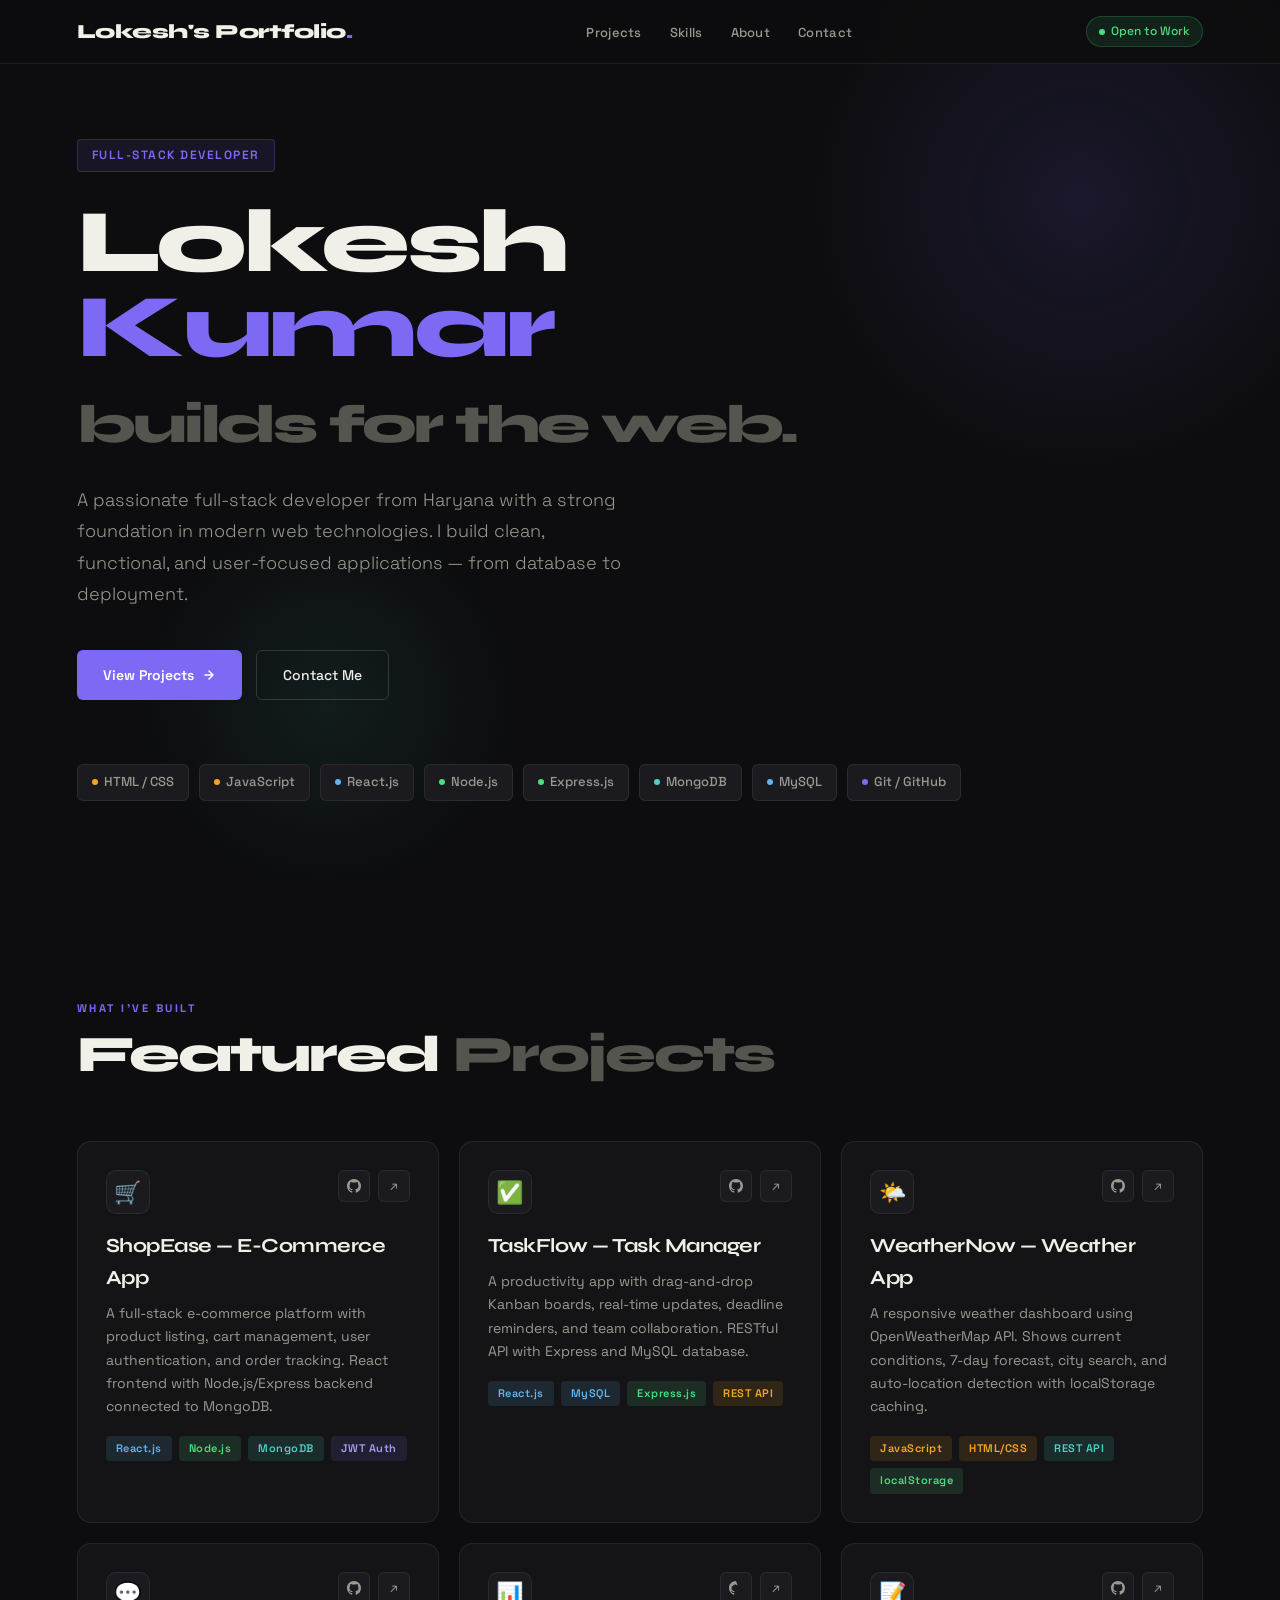
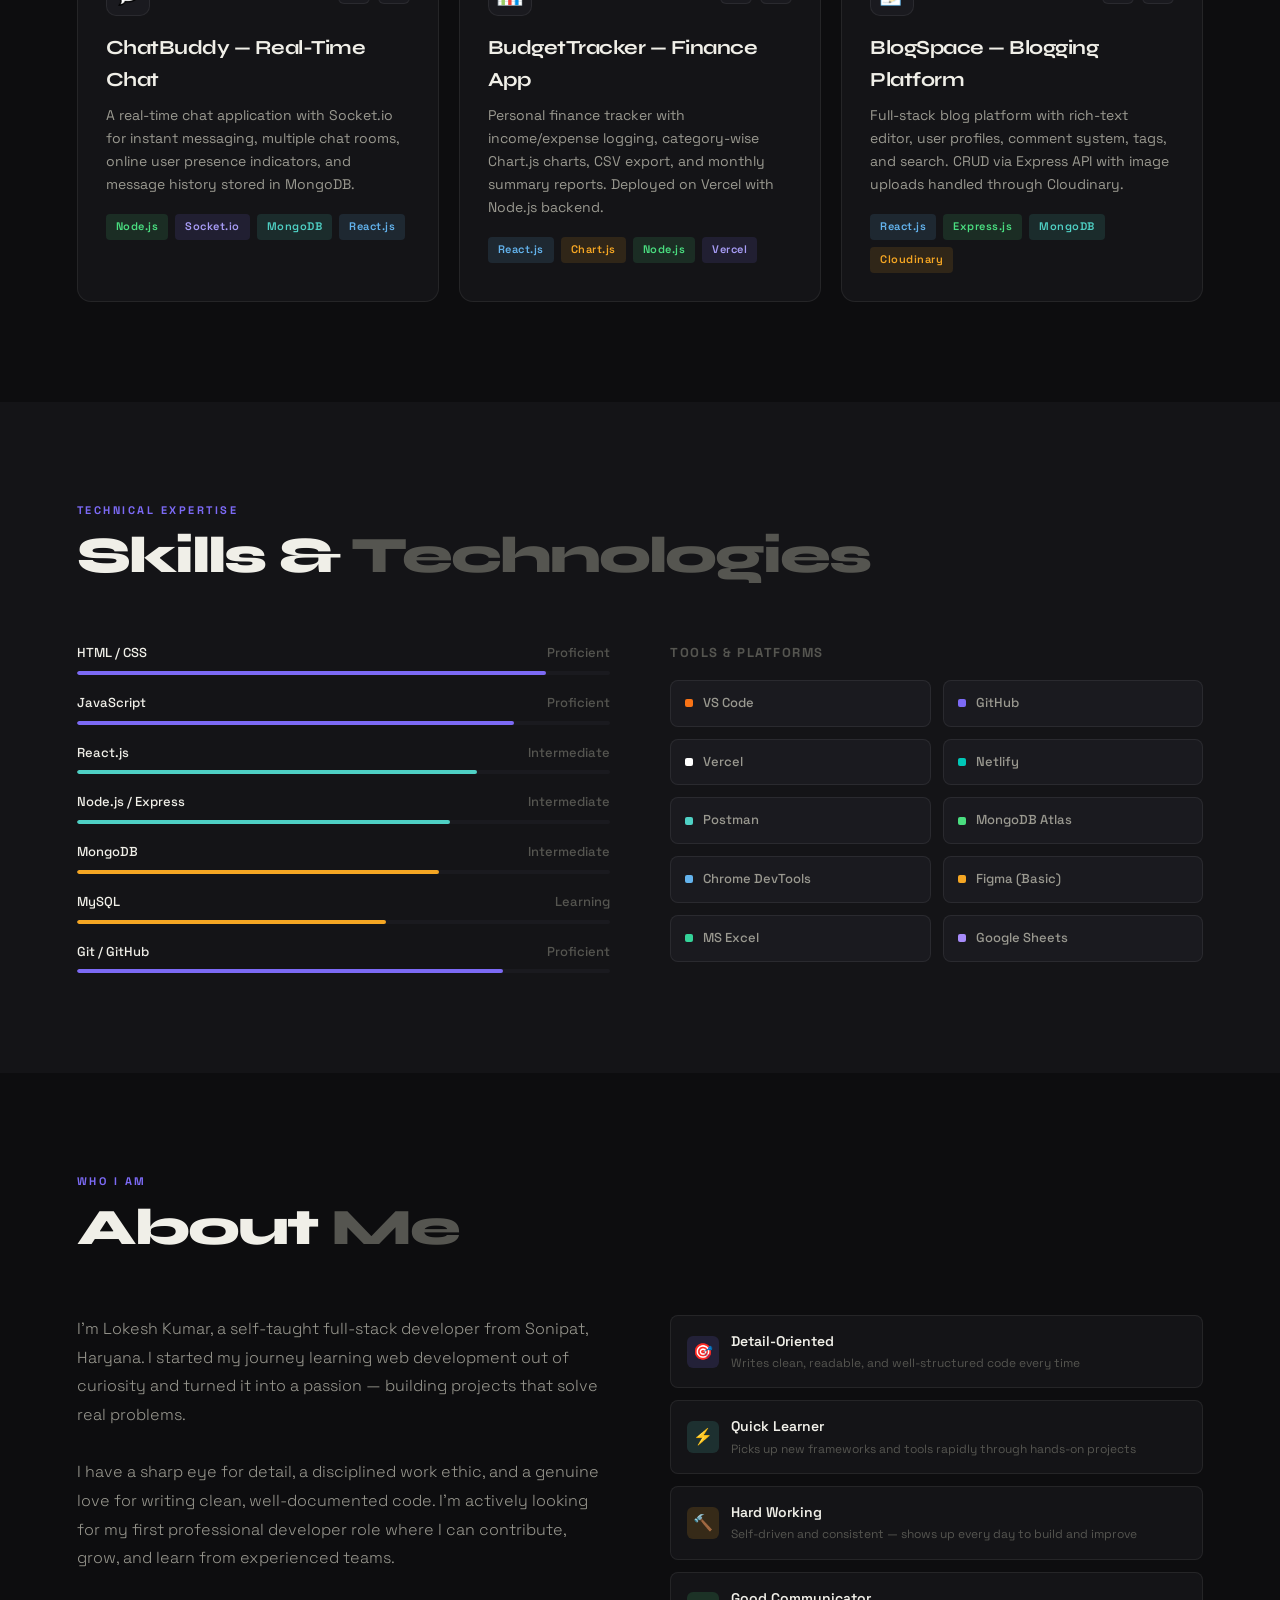
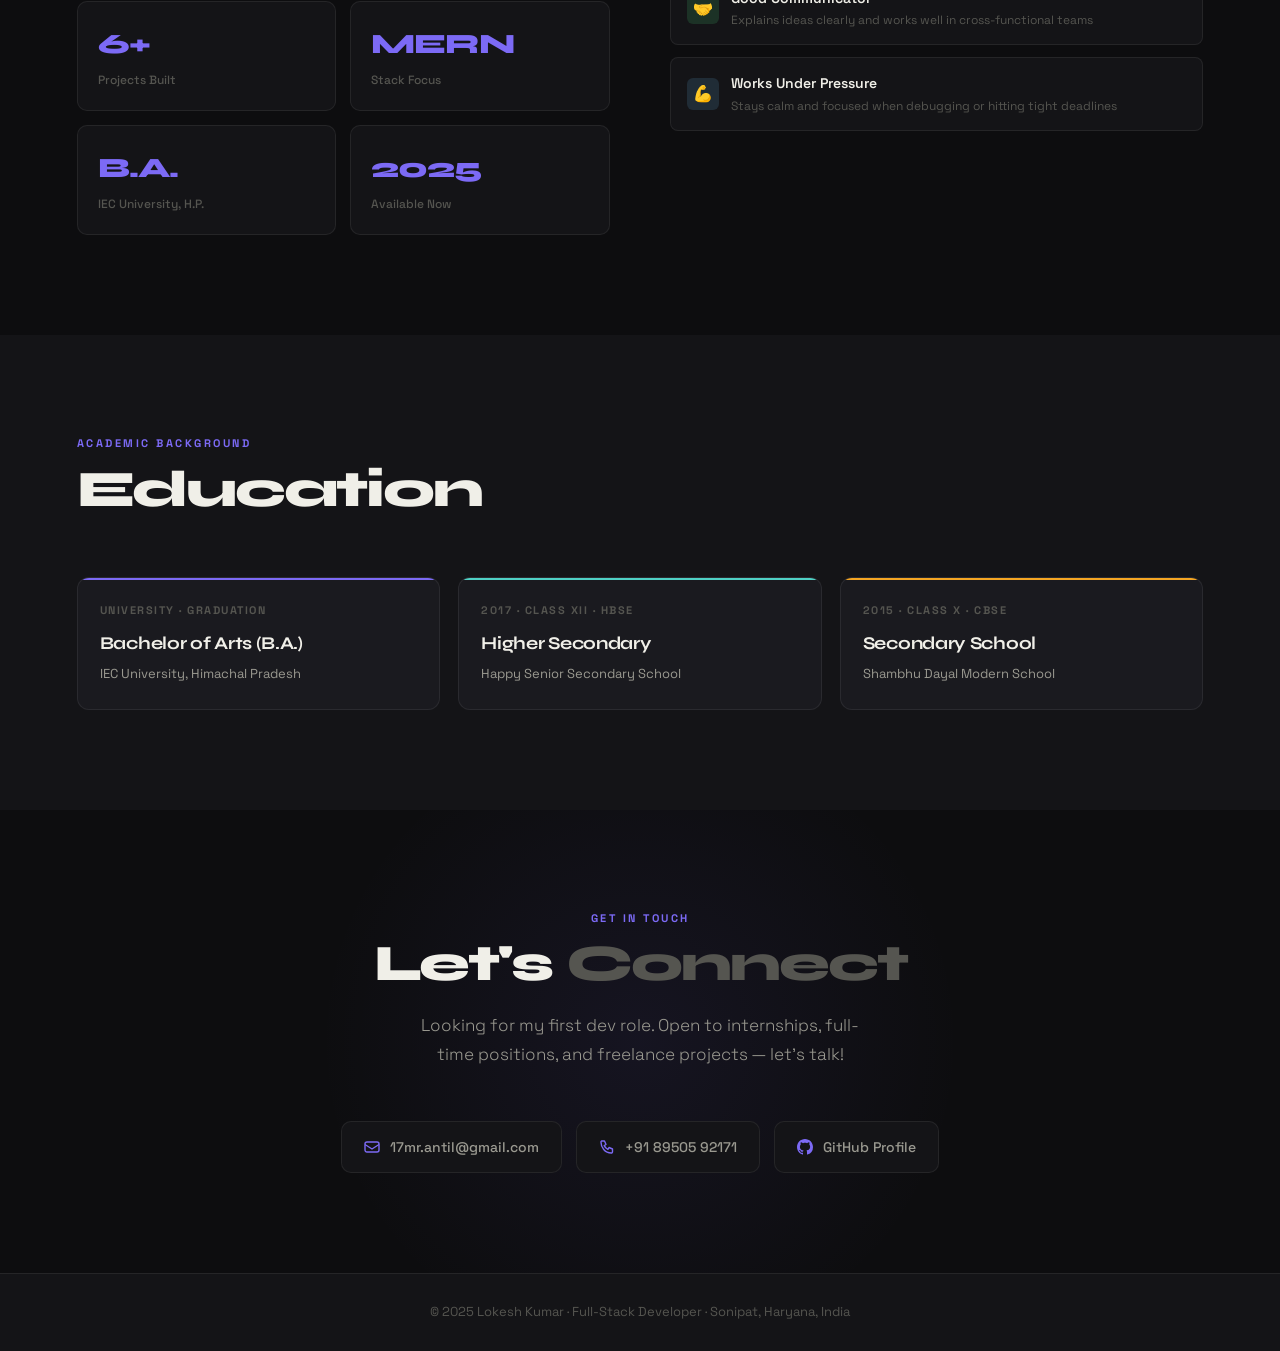
==== index.html @ c50fec38 "Add files via upload" ====
<!DOCTYPE html>
<html lang="en">
<head>
<meta charset="UTF-8">
<meta name="viewport" content="width=device-width, initial-scale=1.0">
<title>Lokesh Kumar — Full-Stack Developer</title>
<link href="https://fonts.googleapis.com/css2?family=Space+Grotesk:wght@300;400;500;600;700&family=Syne:wght@700;800&display=swap" rel="stylesheet">
<style>
:root {
  --bg: #0d0d0f;
  --bg2: #141417;
  --bg3: #1a1a1f;
  --border: rgba(255,255,255,0.07);
  --border-hover: rgba(255,255,255,0.15);
  --text: #f0efe8;
  --text-soft: #9a9990;
  --text-muted: #555550;
  --accent: #7c6af5;
  --accent2: #4fd1c5;
  --accent3: #f5a623;
  --accent-glow: rgba(124,106,245,0.15);
  --green: #4ade80;
}
*, *::before, *::after { box-sizing: border-box; margin: 0; padding: 0; }
html { scroll-behavior: smooth; }
body {
  font-family: 'Space Grotesk', sans-serif;
  background: var(--bg);
  color: var(--text);
  line-height: 1.6;
  overflow-x: hidden;
}

/* NAV */
nav {
  position: fixed; top: 0; left: 0; right: 0; z-index: 100;
  display: flex; align-items: center; justify-content: space-between;
  padding: 0 6%;
  height: 64px;
  background: rgba(13,13,15,0.85);
  backdrop-filter: blur(20px);
  border-bottom: 1px solid var(--border);
}
.nav-logo {
  font-family: 'Syne', sans-serif;
  font-size: 20px; font-weight: 800;
  color: var(--text); text-decoration: none;
  letter-spacing: -0.5px;
}
.nav-logo span { color: var(--accent); }
.nav-links { display: flex; gap: 28px; list-style: none; }
.nav-links a {
  font-size: 13px; font-weight: 500;
  color: var(--text-soft); text-decoration: none;
  letter-spacing: 0.3px; transition: color .2s;
}
.nav-links a:hover { color: var(--text); }
.nav-badge {
  display: flex; align-items: center; gap: 6px;
  background: rgba(74,222,128,0.1);
  border: 1px solid rgba(74,222,128,0.2);
  border-radius: 20px; padding: 5px 12px;
  font-size: 12px; font-weight: 500; color: var(--green);
}
.nav-badge::before {
  content: ''; width: 6px; height: 6px;
  border-radius: 50%; background: var(--green);
  animation: pulse 2s ease-in-out infinite;
}
@keyframes pulse { 0%,100%{opacity:1} 50%{opacity:.4} }

/* HERO */
.hero {
  min-height: 100vh;
  display: flex; flex-direction: column; justify-content: center;
  padding: 100px 6% 60px;
  position: relative; overflow: hidden;
}
.hero-glow {
  position: absolute;
  width: 600px; height: 600px; border-radius: 50%;
  background: radial-gradient(circle, rgba(124,106,245,0.12) 0%, transparent 70%);
  top: -100px; right: -100px; pointer-events: none;
}
.hero-glow2 {
  position: absolute;
  width: 400px; height: 400px; border-radius: 50%;
  background: radial-gradient(circle, rgba(79,209,197,0.08) 0%, transparent 70%);
  bottom: 0; left: 10%; pointer-events: none;
}
.hero-tag {
  display: inline-flex; align-items: center; gap: 8px;
  background: rgba(124,106,245,0.1);
  border: 1px solid rgba(124,106,245,0.25);
  border-radius: 4px; padding: 6px 14px;
  font-size: 12px; font-weight: 600; letter-spacing: 1.5px;
  text-transform: uppercase; color: var(--accent);
  margin-bottom: 28px; width: fit-content;
}
h1 {
  font-family: 'Syne', sans-serif;
  font-size: clamp(54px, 7vw, 96px);
  font-weight: 800; line-height: 0.95;
  letter-spacing: -3px; margin-bottom: 28px;
}
h1 .line2 { color: var(--accent); }
h1 .line3 { color: var(--text-muted); font-size: 60%; }
.hero-desc {
  font-size: 18px; color: var(--text-soft);
  max-width: 560px; line-height: 1.75;
  font-weight: 300; margin-bottom: 40px;
}
.hero-actions { display: flex; gap: 14px; flex-wrap: wrap; margin-bottom: 64px; }
.btn-glow {
  display: inline-flex; align-items: center; gap: 8px;
  background: var(--accent); color: #fff;
  padding: 13px 26px; border-radius: 6px;
  font-size: 14px; font-weight: 600; text-decoration: none;
  transition: all .2s;
}
.btn-glow:hover { transform: translateY(-2px); box-shadow: 0 8px 32px rgba(124,106,245,0.35); }
.btn-outline {
  display: inline-flex; align-items: center; gap: 8px;
  border: 1px solid var(--border-hover); color: var(--text);
  padding: 13px 26px; border-radius: 6px;
  font-size: 14px; font-weight: 500; text-decoration: none;
  transition: all .2s;
}
.btn-outline:hover { border-color: var(--accent); color: var(--accent); transform: translateY(-2px); }
.tech-strip { display: flex; flex-wrap: wrap; gap: 10px; align-items: center; }
.tech-chip {
  display: flex; align-items: center; gap: 6px;
  background: var(--bg3); border: 1px solid var(--border);
  border-radius: 6px; padding: 7px 14px;
  font-size: 13px; font-weight: 500; color: var(--text-soft);
  transition: all .2s;
}
.tech-chip:hover { border-color: var(--accent); color: var(--text); }
.dot { width: 6px; height: 6px; border-radius: 50%; display: inline-block; }
.dot-purple { background: #7c6af5; }
.dot-teal   { background: #4fd1c5; }
.dot-orange { background: #f5a623; }
.dot-blue   { background: #63b3ed; }
.dot-green  { background: #4ade80; }

/* SECTION SHARED */
section { padding: 100px 6%; }
.sec-label {
  font-size: 11px; font-weight: 700; letter-spacing: 2.5px;
  text-transform: uppercase; color: var(--accent);
  margin-bottom: 10px;
}
h2 {
  font-family: 'Syne', sans-serif;
  font-size: clamp(36px, 4vw, 54px);
  font-weight: 800; letter-spacing: -2px;
  line-height: 1.05; margin-bottom: 60px;
  color: var(--text);
}
h2 .dim { color: var(--text-muted); }

/* PROJECTS */
.projects { background: var(--bg); }
.projects-grid {
  display: grid;
  grid-template-columns: repeat(auto-fit, minmax(320px, 1fr));
  gap: 20px;
}
.project-card {
  background: var(--bg2);
  border: 1px solid var(--border);
  border-radius: 14px; padding: 28px;
  position: relative; overflow: hidden;
  transition: border-color .25s, transform .25s;
}
.project-card:hover { border-color: var(--border-hover); transform: translateY(-4px); }
.project-header {
  display: flex; align-items: flex-start;
  justify-content: space-between; margin-bottom: 16px;
}
.project-icon {
  width: 44px; height: 44px; border-radius: 10px;
  display: flex; align-items: center; justify-content: center;
  font-size: 22px;
  background: var(--bg3); border: 1px solid var(--border);
}
.project-links { display: flex; gap: 8px; }
.proj-link {
  width: 32px; height: 32px; border-radius: 6px;
  background: var(--bg3); border: 1px solid var(--border);
  display: flex; align-items: center; justify-content: center;
  text-decoration: none; color: var(--text-soft);
  font-size: 13px; transition: all .2s;
}
.proj-link:hover { border-color: var(--accent); color: var(--accent); }
.project-title {
  font-family: 'Syne', sans-serif;
  font-size: 20px; font-weight: 700;
  letter-spacing: -0.5px; margin-bottom: 8px;
}
.project-desc {
  font-size: 14px; color: var(--text-soft);
  line-height: 1.65; margin-bottom: 18px;
}
.project-tags { display: flex; flex-wrap: wrap; gap: 7px; }
.ptag {
  font-size: 11px; font-weight: 600; letter-spacing: 0.5px;
  padding: 4px 10px; border-radius: 4px;
}
.ptag-purple { background: rgba(124,106,245,0.12); color: #a89df7; }
.ptag-teal   { background: rgba(79,209,197,0.12);  color: #4fd1c5; }
.ptag-orange { background: rgba(245,166,35,0.12);  color: #f5a623; }
.ptag-green  { background: rgba(74,222,128,0.12);  color: #4ade80; }
.ptag-blue   { background: rgba(99,179,237,0.12);  color: #63b3ed; }

/* SKILLS */
.skills-sec { background: var(--bg2); }
.skills-layout {
  display: grid; grid-template-columns: 1fr 1fr;
  gap: 60px; align-items: start;
}
.skill-bar-group { display: flex; flex-direction: column; gap: 18px; }
.skill-bar-meta {
  display: flex; justify-content: space-between;
  font-size: 13px; font-weight: 500; margin-bottom: 7px;
}
.skill-bar-meta span:last-child { color: var(--text-muted); }
.skill-track { height: 4px; background: var(--bg3); border-radius: 2px; overflow: hidden; }
.skill-fill { height: 100%; border-radius: 2px; background: var(--accent); }
.skill-fill.teal  { background: var(--accent2); }
.skill-fill.orange { background: var(--accent3); }
.tools-grid { display: grid; grid-template-columns: 1fr 1fr; gap: 12px; }
.tool-item {
  display: flex; align-items: center; gap: 10px;
  background: var(--bg3); border: 1px solid var(--border);
  border-radius: 8px; padding: 12px 14px;
  font-size: 13px; font-weight: 500; color: var(--text-soft);
  transition: all .2s;
}
.tool-item:hover { border-color: var(--border-hover); color: var(--text); }
.tool-dot { width: 8px; height: 8px; border-radius: 2px; flex-shrink: 0; }

/* ABOUT */
.about { background: var(--bg); }
.about-grid { display: grid; grid-template-columns: 1fr 1fr; gap: 60px; align-items: start; }
.about-desc {
  font-size: 16px; color: var(--text-soft);
  line-height: 1.8; margin-bottom: 28px; font-weight: 300;
}
.about-stats { display: grid; grid-template-columns: 1fr 1fr; gap: 14px; }
.astat {
  background: var(--bg2); border: 1px solid var(--border);
  border-radius: 10px; padding: 20px;
}
.astat .num {
  font-family: 'Syne', sans-serif;
  font-size: 28px; font-weight: 800;
  letter-spacing: -1px; color: var(--accent);
}
.astat .lbl { font-size: 12px; color: var(--text-muted); font-weight: 500; margin-top: 4px; }
.strength-list { display: flex; flex-direction: column; gap: 12px; }
.strength-row {
  display: flex; align-items: center; gap: 12px;
  background: var(--bg2); border: 1px solid var(--border);
  border-radius: 8px; padding: 14px 16px;
  transition: border-color .2s;
}
.strength-row:hover { border-color: var(--border-hover); }
.s-icon {
  width: 32px; height: 32px; border-radius: 6px;
  display: flex; align-items: center; justify-content: center;
  font-size: 16px; flex-shrink: 0;
}
.s-icon.purple { background: rgba(124,106,245,0.15); }
.s-icon.teal   { background: rgba(79,209,197,0.15); }
.s-icon.orange { background: rgba(245,166,35,0.15); }
.s-icon.green  { background: rgba(74,222,128,0.15); }
.s-icon.blue   { background: rgba(99,179,237,0.15); }
.s-name { font-size: 14px; font-weight: 600; margin-bottom: 2px; }
.s-desc { font-size: 12px; color: var(--text-muted); }

/* EDUCATION */
.education { background: var(--bg2); }
.edu-grid { display: grid; grid-template-columns: repeat(auto-fit, minmax(250px, 1fr)); gap: 18px; }
.edu-card {
  background: var(--bg3); border: 1px solid var(--border);
  border-radius: 12px; padding: 24px 22px;
  position: relative; overflow: hidden;
  transition: border-color .2s, transform .2s;
}
.edu-card:hover { border-color: var(--border-hover); transform: translateY(-3px); }
.edu-stripe { position: absolute; top: 0; left: 0; right: 0; height: 2px; }
.stripe-purple { background: var(--accent); }
.stripe-teal   { background: var(--accent2); }
.stripe-orange { background: var(--accent3); }
.edu-year {
  font-size: 11px; font-weight: 700; letter-spacing: 1.5px;
  text-transform: uppercase; color: var(--text-muted); margin-bottom: 10px;
}
.edu-degree {
  font-family: 'Syne', sans-serif;
  font-size: 18px; font-weight: 700; letter-spacing: -0.3px;
  margin-bottom: 6px; color: var(--text);
}
.edu-inst { font-size: 13px; color: var(--text-soft); }

/* CONTACT */
.contact { background: var(--bg); text-align: center; position: relative; overflow: hidden; }
.contact-glow {
  position: absolute; width: 700px; height: 700px; border-radius: 50%;
  background: radial-gradient(circle, rgba(124,106,245,0.08) 0%, transparent 65%);
  top: 50%; left: 50%; transform: translate(-50%, -50%);
  pointer-events: none;
}
.contact h2 { position: relative; }
.contact-sub {
  font-size: 17px; color: var(--text-soft);
  max-width: 460px; margin: -40px auto 52px;
  line-height: 1.7; font-weight: 300; position: relative;
}
.contact-cards {
  display: flex; justify-content: center;
  gap: 14px; flex-wrap: wrap; position: relative;
}
.ccard {
  display: flex; align-items: center; gap: 10px;
  background: var(--bg2); border: 1px solid var(--border);
  border-radius: 10px; padding: 14px 22px;
  font-size: 14px; font-weight: 500;
  text-decoration: none; color: var(--text-soft);
  transition: all .2s;
}
.ccard:hover { border-color: var(--accent); color: var(--text); transform: translateY(-2px); }
.ccard svg { width: 16px; height: 16px; flex-shrink: 0; color: var(--accent); }

/* FOOTER */
footer {
  background: var(--bg2); border-top: 1px solid var(--border);
  padding: 28px 6%; text-align: center;
  font-size: 13px; color: var(--text-muted);
}

/* ANIMATIONS */
@keyframes fadeUp { from { opacity:0; transform:translateY(20px); } to { opacity:1; transform:translateY(0); } }
.hero > * { animation: fadeUp .6s ease both; }
.hero > *:nth-child(2) { animation-delay:.05s; }
.hero > *:nth-child(3) { animation-delay:.15s; }
.hero > *:nth-child(4) { animation-delay:.2s; }
.hero > *:nth-child(5) { animation-delay:.28s; }
.hero > *:nth-child(6) { animation-delay:.35s; }

@media (max-width: 768px) {
  .skills-layout, .about-grid { grid-template-columns: 1fr; gap: 36px; }
  .nav-links, .nav-badge { display: none; }
  h1 { letter-spacing: -2px; }
}
</style>
</head>
<body>

<nav>
  <a class="nav-logo" href="#">Lokesh's Portfolio<span>.</span></a>
  <ul class="nav-links">
    <li><a href="#projects">Projects</a></li>
    <li><a href="#skills">Skills</a></li>
    <li><a href="#about">About</a></li>
    <li><a href="#contact">Contact</a></li>
  </ul>
  <span class="nav-badge">Open to Work</span>
</nav>

<!-- HERO -->
<section class="hero">
  <div class="hero-glow"></div>
  <div class="hero-glow2"></div>
  <span class="hero-tag">Full-Stack Developer</span>
  <h1>
    <span>Lokesh</span><br>
    <span class="line2">Kumar</span><br>
    <span class="line3">builds for the web.</span>
  </h1>
  <p class="hero-desc">
    A passionate full-stack developer from Haryana with a strong foundation in modern web technologies. I build clean, functional, and user-focused applications — from database to deployment.
  </p>
  <div class="hero-actions">
    <a href="#projects" class="btn-glow">
      View Projects
      <svg width="14" height="14" viewBox="0 0 14 14" fill="none"><path d="M3 7h8M7 3l4 4-4 4" stroke="currentColor" stroke-width="1.5" stroke-linecap="round" stroke-linejoin="round"/></svg>
    </a>
    <a href="#contact" class="btn-outline">Contact Me</a>
  </div>
  <div class="tech-strip">
    <div class="tech-chip"><span class="dot dot-orange"></span>HTML / CSS</div>
    <div class="tech-chip"><span class="dot dot-orange"></span>JavaScript</div>
    <div class="tech-chip"><span class="dot dot-blue"></span>React.js</div>
    <div class="tech-chip"><span class="dot dot-green"></span>Node.js</div>
    <div class="tech-chip"><span class="dot dot-green"></span>Express.js</div>
    <div class="tech-chip"><span class="dot dot-teal"></span>MongoDB</div>
    <div class="tech-chip"><span class="dot dot-blue"></span>MySQL</div>
    <div class="tech-chip"><span class="dot dot-purple"></span>Git / GitHub</div>
  </div>
</section>

<!-- PROJECTS -->
<section class="projects" id="projects">
  <div class="sec-label">What I've Built</div>
  <h2>Featured <span class="dim">Projects</span></h2>
  <div class="projects-grid">

    <div class="project-card">
      <div class="project-header">
        <div class="project-icon">🛒</div>
        <div class="project-links">
          <a href="#" class="proj-link">
            <svg width="14" height="14" viewBox="0 0 16 16" fill="currentColor"><path d="M8 0C3.58 0 0 3.58 0 8c0 3.54 2.29 6.53 5.47 7.59.4.07.55-.17.55-.38 0-.19-.01-.82-.01-1.49-2.01.37-2.53-.49-2.69-.94-.09-.23-.48-.94-.82-1.13-.28-.15-.68-.52-.01-.53.63-.01 1.08.58 1.23.82.72 1.21 1.87.87 2.33.66.07-.52.28-.87.51-1.07-1.78-.2-3.64-.89-3.64-3.95 0-.87.31-1.59.82-2.15-.08-.2-.36-1.02.08-2.12 0 0 .67-.21 2.2.82.64-.18 1.32-.27 2-.27.68 0 1.36.09 2 .27 1.53-1.04 2.2-.82 2.2-.82.44 1.1.16 1.92.08 2.12.51.56.82 1.27.82 2.15 0 3.07-1.87 3.75-3.65 3.95.29.25.54.73.54 1.48 0 1.07-.01 1.93-.01 2.2 0 .21.15.46.55.38A8.013 8.013 0 0016 8c0-4.42-3.58-8-8-8z"/></svg>
          </a>
          <a href="#" class="proj-link">↗</a>
        </div>
      </div>
      <div class="project-title">ShopEase — E-Commerce App</div>
      <div class="project-desc">A full-stack e-commerce platform with product listing, cart management, user authentication, and order tracking. React frontend with Node.js/Express backend connected to MongoDB.</div>
      <div class="project-tags">
        <span class="ptag ptag-blue">React.js</span>
        <span class="ptag ptag-green">Node.js</span>
        <span class="ptag ptag-teal">MongoDB</span>
        <span class="ptag ptag-purple">JWT Auth</span>
      </div>
    </div>

    <div class="project-card">
      <div class="project-header">
        <div class="project-icon">✅</div>
        <div class="project-links">
          <a href="#" class="proj-link">
            <svg width="14" height="14" viewBox="0 0 16 16" fill="currentColor"><path d="M8 0C3.58 0 0 3.58 0 8c0 3.54 2.29 6.53 5.47 7.59.4.07.55-.17.55-.38 0-.19-.01-.82-.01-1.49-2.01.37-2.53-.49-2.69-.94-.09-.23-.48-.94-.82-1.13-.28-.15-.68-.52-.01-.53.63-.01 1.08.58 1.23.82.72 1.21 1.87.87 2.33.66.07-.52.28-.87.51-1.07-1.78-.2-3.64-.89-3.64-3.95 0-.87.31-1.59.82-2.15-.08-.2-.36-1.02.08-2.12 0 0 .67-.21 2.2.82.64-.18 1.32-.27 2-.27.68 0 1.36.09 2 .27 1.53-1.04 2.2-.82 2.2-.82.44 1.1.16 1.92.08 2.12.51.56.82 1.27.82 2.15 0 3.07-1.87 3.75-3.65 3.95.29.25.54.73.54 1.48 0 1.07-.01 1.93-.01 2.2 0 .21.15.46.55.38A8.013 8.013 0 0016 8c0-4.42-3.58-8-8-8z"/></svg>
          </a>
          <a href="#" class="proj-link">↗</a>
        </div>
      </div>
      <div class="project-title">TaskFlow — Task Manager</div>
      <div class="project-desc">A productivity app with drag-and-drop Kanban boards, real-time updates, deadline reminders, and team collaboration. RESTful API with Express and MySQL database.</div>
      <div class="project-tags">
        <span class="ptag ptag-blue">React.js</span>
        <span class="ptag ptag-blue">MySQL</span>
        <span class="ptag ptag-green">Express.js</span>
        <span class="ptag ptag-orange">REST API</span>
      </div>
    </div>

    <div class="project-card">
      <div class="project-header">
        <div class="project-icon">🌤️</div>
        <div class="project-links">
          <a href="#" class="proj-link">
            <svg width="14" height="14" viewBox="0 0 16 16" fill="currentColor"><path d="M8 0C3.58 0 0 3.58 0 8c0 3.54 2.29 6.53 5.47 7.59.4.07.55-.17.55-.38 0-.19-.01-.82-.01-1.49-2.01.37-2.53-.49-2.69-.94-.09-.23-.48-.94-.82-1.13-.28-.15-.68-.52-.01-.53.63-.01 1.08.58 1.23.82.72 1.21 1.87.87 2.33.66.07-.52.28-.87.51-1.07-1.78-.2-3.64-.89-3.64-3.95 0-.87.31-1.59.82-2.15-.08-.2-.36-1.02.08-2.12 0 0 .67-.21 2.2.82.64-.18 1.32-.27 2-.27.68 0 1.36.09 2 .27 1.53-1.04 2.2-.82 2.2-.82.44 1.1.16 1.92.08 2.12.51.56.82 1.27.82 2.15 0 3.07-1.87 3.75-3.65 3.95.29.25.54.73.54 1.48 0 1.07-.01 1.93-.01 2.2 0 .21.15.46.55.38A8.013 8.013 0 0016 8c0-4.42-3.58-8-8-8z"/></svg>
          </a>
          <a href="#" class="proj-link">↗</a>
        </div>
      </div>
      <div class="project-title">WeatherNow — Weather App</div>
      <div class="project-desc">A responsive weather dashboard using OpenWeatherMap API. Shows current conditions, 7-day forecast, city search, and auto-location detection with localStorage caching.</div>
      <div class="project-tags">
        <span class="ptag ptag-orange">JavaScript</span>
        <span class="ptag ptag-orange">HTML/CSS</span>
        <span class="ptag ptag-teal">REST API</span>
        <span class="ptag ptag-green">localStorage</span>
      </div>
    </div>

    <div class="project-card">
      <div class="project-header">
        <div class="project-icon">💬</div>
        <div class="project-links">
          <a href="#" class="proj-link">
            <svg width="14" height="14" viewBox="0 0 16 16" fill="currentColor"><path d="M8 0C3.58 0 0 3.58 0 8c0 3.54 2.29 6.53 5.47 7.59.4.07.55-.17.55-.38 0-.19-.01-.82-.01-1.49-2.01.37-2.53-.49-2.69-.94-.09-.23-.48-.94-.82-1.13-.28-.15-.68-.52-.01-.53.63-.01 1.08.58 1.23.82.72 1.21 1.87.87 2.33.66.07-.52.28-.87.51-1.07-1.78-.2-3.64-.89-3.64-3.95 0-.87.31-1.59.82-2.15-.08-.2-.36-1.02.08-2.12 0 0 .67-.21 2.2.82.64-.18 1.32-.27 2-.27.68 0 1.36.09 2 .27 1.53-1.04 2.2-.82 2.2-.82.44 1.1.16 1.92.08 2.12.51.56.82 1.27.82 2.15 0 3.07-1.87 3.75-3.65 3.95.29.25.54.73.54 1.48 0 1.07-.01 1.93-.01 2.2 0 .21.15.46.55.38A8.013 8.013 0 0016 8c0-4.42-3.58-8-8-8z"/></svg>
          </a>
          <a href="#" class="proj-link">↗</a>
        </div>
      </div>
      <div class="project-title">ChatBuddy — Real-Time Chat</div>
      <div class="project-desc">A real-time chat application with Socket.io for instant messaging, multiple chat rooms, online user presence indicators, and message history stored in MongoDB.</div>
      <div class="project-tags">
        <span class="ptag ptag-green">Node.js</span>
        <span class="ptag ptag-purple">Socket.io</span>
        <span class="ptag ptag-teal">MongoDB</span>
        <span class="ptag ptag-blue">React.js</span>
      </div>
    </div>

    <div class="project-card">
      <div class="project-header">
        <div class="project-icon">📊</div>
        <div class="project-links">
          <a href="#" class="proj-link">
            <svg width="14" height="14" viewBox="0 0 16 16" fill="currentColor"><path d="M8 0C3.58 0 0 3.58 0 8c0 3.54 2.29 6.53 5.47 7.59.4.07.55-.17.55-.38 0-.19-.01-.82-.01-1.49-2.01.37-2.53-.49-2.69-.94-.09-.23-.48-.94-.82-1.13-.28-.15-.68-.52-.01-.53.63-.01 1.08.58 1.23.82.72 1.21 1.87.87 2.33.66.07-.52.28-.87.51-1.07-1.78-.2-3.64-.89-3.64-3.95 0-.87.31-1.87 3.75-3.65 3.95.29.25.54.73.54 1.48 0 1.07-.01 1.93-.01 2.2 0 .21.15.46.55.38A8.013 8.013 0 0016 8c0-4.42-3.58-8-8-8z"/></svg>
          </a>
          <a href="#" class="proj-link">↗</a>
        </div>
      </div>
      <div class="project-title">BudgetTracker — Finance App</div>
      <div class="project-desc">Personal finance tracker with income/expense logging, category-wise Chart.js charts, CSV export, and monthly summary reports. Deployed on Vercel with Node.js backend.</div>
      <div class="project-tags">
        <span class="ptag ptag-blue">React.js</span>
        <span class="ptag ptag-orange">Chart.js</span>
        <span class="ptag ptag-green">Node.js</span>
        <span class="ptag ptag-purple">Vercel</span>
      </div>
    </div>

    <div class="project-card">
      <div class="project-header">
        <div class="project-icon">📝</div>
        <div class="project-links">
          <a href="#" class="proj-link">
            <svg width="14" height="14" viewBox="0 0 16 16" fill="currentColor"><path d="M8 0C3.58 0 0 3.58 0 8c0 3.54 2.29 6.53 5.47 7.59.4.07.55-.17.55-.38 0-.19-.01-.82-.01-1.49-2.01.37-2.53-.49-2.69-.94-.09-.23-.48-.94-.82-1.13-.28-.15-.68-.52-.01-.53.63-.01 1.08.58 1.23.82.72 1.21 1.87.87 2.33.66.07-.52.28-.87.51-1.07-1.78-.2-3.64-.89-3.64-3.95 0-.87.31-1.59.82-2.15-.08-.2-.36-1.02.08-2.12 0 0 .67-.21 2.2.82.64-.18 1.32-.27 2-.27.68 0 1.36.09 2 .27 1.53-1.04 2.2-.82 2.2-.82.44 1.1.16 1.92.08 2.12.51.56.82 1.27.82 2.15 0 3.07-1.87 3.75-3.65 3.95.29.25.54.73.54 1.48 0 1.07-.01 1.93-.01 2.2 0 .21.15.46.55.38A8.013 8.013 0 0016 8c0-4.42-3.58-8-8-8z"/></svg>
          </a>
          <a href="#" class="proj-link">↗</a>
        </div>
      </div>
      <div class="project-title">BlogSpace — Blogging Platform</div>
      <div class="project-desc">Full-stack blog platform with rich-text editor, user profiles, comment system, tags, and search. CRUD via Express API with image uploads handled through Cloudinary.</div>
      <div class="project-tags">
        <span class="ptag ptag-blue">React.js</span>
        <span class="ptag ptag-green">Express.js</span>
        <span class="ptag ptag-teal">MongoDB</span>
        <span class="ptag ptag-orange">Cloudinary</span>
      </div>
    </div>

  </div>
</section>

<!-- SKILLS -->
<section class="skills-sec" id="skills">
  <div class="sec-label">Technical Expertise</div>
  <h2>Skills &amp; <span class="dim">Technologies</span></h2>
  <div class="skills-layout">
    <div>
      <div class="skill-bar-group">
        <div>
          <div class="skill-bar-meta"><span>HTML / CSS</span><span>Proficient</span></div>
          <div class="skill-track"><div class="skill-fill" style="width:88%"></div></div>
        </div>
        <div>
          <div class="skill-bar-meta"><span>JavaScript</span><span>Proficient</span></div>
          <div class="skill-track"><div class="skill-fill" style="width:82%"></div></div>
        </div>
        <div>
          <div class="skill-bar-meta"><span>React.js</span><span>Intermediate</span></div>
          <div class="skill-track"><div class="skill-fill teal" style="width:75%"></div></div>
        </div>
        <div>
          <div class="skill-bar-meta"><span>Node.js / Express</span><span>Intermediate</span></div>
          <div class="skill-track"><div class="skill-fill teal" style="width:70%"></div></div>
        </div>
        <div>
          <div class="skill-bar-meta"><span>MongoDB</span><span>Intermediate</span></div>
          <div class="skill-track"><div class="skill-fill orange" style="width:68%"></div></div>
        </div>
        <div>
          <div class="skill-bar-meta"><span>MySQL</span><span>Learning</span></div>
          <div class="skill-track"><div class="skill-fill orange" style="width:58%"></div></div>
        </div>
        <div>
          <div class="skill-bar-meta"><span>Git / GitHub</span><span>Proficient</span></div>
          <div class="skill-track"><div class="skill-fill" style="width:80%"></div></div>
        </div>
      </div>
    </div>
    <div>
      <p style="font-size:13px;color:var(--text-muted);font-weight:700;letter-spacing:1.5px;text-transform:uppercase;margin-bottom:16px;">Tools &amp; Platforms</p>
      <div class="tools-grid">
        <div class="tool-item"><span class="tool-dot" style="background:#f97316"></span>VS Code</div>
        <div class="tool-item"><span class="tool-dot" style="background:#7c6af5"></span>GitHub</div>
        <div class="tool-item"><span class="tool-dot" style="background:#fff"></span>Vercel</div>
        <div class="tool-item"><span class="tool-dot" style="background:#00c7b7"></span>Netlify</div>
        <div class="tool-item"><span class="tool-dot" style="background:#4fd1c5"></span>Postman</div>
        <div class="tool-item"><span class="tool-dot" style="background:#4ade80"></span>MongoDB Atlas</div>
        <div class="tool-item"><span class="tool-dot" style="background:#63b3ed"></span>Chrome DevTools</div>
        <div class="tool-item"><span class="tool-dot" style="background:#f5a623"></span>Figma (Basic)</div>
        <div class="tool-item"><span class="tool-dot" style="background:#34d399"></span>MS Excel</div>
        <div class="tool-item"><span class="tool-dot" style="background:#a78bfa"></span>Google Sheets</div>
      </div>
    </div>
  </div>
</section>

<!-- ABOUT -->
<section class="about" id="about">
  <div class="sec-label">Who I Am</div>
  <h2>About <span class="dim">Me</span></h2>
  <div class="about-grid">
    <div>
      <p class="about-desc">
        I'm Lokesh Kumar, a self-taught full-stack developer from Sonipat, Haryana. I started my journey learning web development out of curiosity and turned it into a passion — building projects that solve real problems.
      </p>
      <p class="about-desc">
        I have a sharp eye for detail, a disciplined work ethic, and a genuine love for writing clean, well-documented code. I'm actively looking for my first professional developer role where I can contribute, grow, and learn from experienced teams.
      </p>
      <div class="about-stats">
        <div class="astat"><div class="num">6+</div><div class="lbl">Projects Built</div></div>
        <div class="astat"><div class="num">MERN</div><div class="lbl">Stack Focus</div></div>
        <div class="astat"><div class="num">B.A.</div><div class="lbl">IEC University, H.P.</div></div>
        <div class="astat"><div class="num">2025</div><div class="lbl">Available Now</div></div>
      </div>
    </div>
    <div>
      <div class="strength-list">
        <div class="strength-row">
          <div class="s-icon purple">🎯</div>
          <div>
            <div class="s-name">Detail-Oriented</div>
            <div class="s-desc">Writes clean, readable, and well-structured code every time</div>
          </div>
        </div>
        <div class="strength-row">
          <div class="s-icon teal">⚡</div>
          <div>
            <div class="s-name">Quick Learner</div>
            <div class="s-desc">Picks up new frameworks and tools rapidly through hands-on projects</div>
          </div>
        </div>
        <div class="strength-row">
          <div class="s-icon orange">🔨</div>
          <div>
            <div class="s-name">Hard Working</div>
            <div class="s-desc">Self-driven and consistent — shows up every day to build and improve</div>
          </div>
        </div>
        <div class="strength-row">
          <div class="s-icon green">🤝</div>
          <div>
            <div class="s-name">Good Communicator</div>
            <div class="s-desc">Explains ideas clearly and works well in cross-functional teams</div>
          </div>
        </div>
        <div class="strength-row">
          <div class="s-icon blue">💪</div>
          <div>
            <div class="s-name">Works Under Pressure</div>
            <div class="s-desc">Stays calm and focused when debugging or hitting tight deadlines</div>
          </div>
        </div>
      </div>
    </div>
  </div>
</section>

<!-- EDUCATION -->
<section class="education" id="education">
  <div class="sec-label">Academic Background</div>
  <h2>Education</h2>
  <div class="edu-grid">
    <div class="edu-card">
      <div class="edu-stripe stripe-purple"></div>
      <div class="edu-year">University · Graduation</div>
      <div class="edu-degree">Bachelor of Arts (B.A.)</div>
      <div class="edu-inst">IEC University, Himachal Pradesh</div>
    </div>
    <div class="edu-card">
      <div class="edu-stripe stripe-teal"></div>
      <div class="edu-year">2017 · Class XII · HBSE</div>
      <div class="edu-degree">Higher Secondary</div>
      <div class="edu-inst">Happy Senior Secondary School</div>
    </div>
    <div class="edu-card">
      <div class="edu-stripe stripe-orange"></div>
      <div class="edu-year">2015 · Class X · CBSE</div>
      <div class="edu-degree">Secondary School</div>
      <div class="edu-inst">Shambhu Dayal Modern School</div>
    </div>
  </div>
</section>

<!-- CONTACT -->
<section class="contact" id="contact">
  <div class="contact-glow"></div>
  <div class="sec-label" style="text-align:center">Get In Touch</div>
  <h2 style="text-align:center">Let's <span class="dim">Connect</span></h2>
  <p class="contact-sub">Looking for my first dev role. Open to internships, full-time positions, and freelance projects — let's talk!</p>
  <div class="contact-cards">
    <a href="mailto:17mr.antil@gmail.com" class="ccard">
      <svg viewBox="0 0 16 16" fill="none"><rect x="1" y="3" width="14" height="10" rx="2" stroke="currentColor" stroke-width="1.4"/><path d="M1 5.5l7 4.5 7-4.5" stroke="currentColor" stroke-width="1.4" stroke-linejoin="round"/></svg>
      17mr.antil@gmail.com
    </a>
    <a href="tel:+918950592171" class="ccard">
      <svg viewBox="0 0 16 16" fill="none"><path d="M2.5 2h3l1.5 3.5-1.8 1.1c.8 1.7 2 2.9 3.7 3.7L10 8.5 13.5 10v2.8A1.2 1.2 0 0 1 12.2 14C5.8 14 2 8.2 2 3.2A1.2 1.2 0 0 1 2.5 2z" stroke="currentColor" stroke-width="1.4" stroke-linejoin="round"/></svg>
      +91 89505 92171
    </a>
    <a href="#" class="ccard">
      <svg viewBox="0 0 16 16" fill="currentColor"><path d="M8 0C3.58 0 0 3.58 0 8c0 3.54 2.29 6.53 5.47 7.59.4.07.55-.17.55-.38 0-.19-.01-.82-.01-1.49-2.01.37-2.53-.49-2.69-.94-.09-.23-.48-.94-.82-1.13-.28-.15-.68-.52-.01-.53.63-.01 1.08.58 1.23.82.72 1.21 1.87.87 2.33.66.07-.52.28-.87.51-1.07-1.78-.2-3.64-.89-3.64-3.95 0-.87.31-1.59.82-2.15-.08-.2-.36-1.02.08-2.12 0 0 .67-.21 2.2.82.64-.18 1.32-.27 2-.27.68 0 1.36.09 2 .27 1.53-1.04 2.2-.82 2.2-.82.44 1.1.16 1.92.08 2.12.51.56.82 1.27.82 2.15 0 3.07-1.87 3.75-3.65 3.95.29.25.54.73.54 1.48 0 1.07-.01 1.93-.01 2.2 0 .21.15.46.55.38A8.013 8.013 0 0016 8c0-4.42-3.58-8-8-8z"/></svg>
      GitHub Profile
    </a>
  </div>
</section>

<footer>
  <p>© 2025 Lokesh Kumar · Full-Stack Developer · Sonipat, Haryana, India</p>
</footer>

</body>
</html>
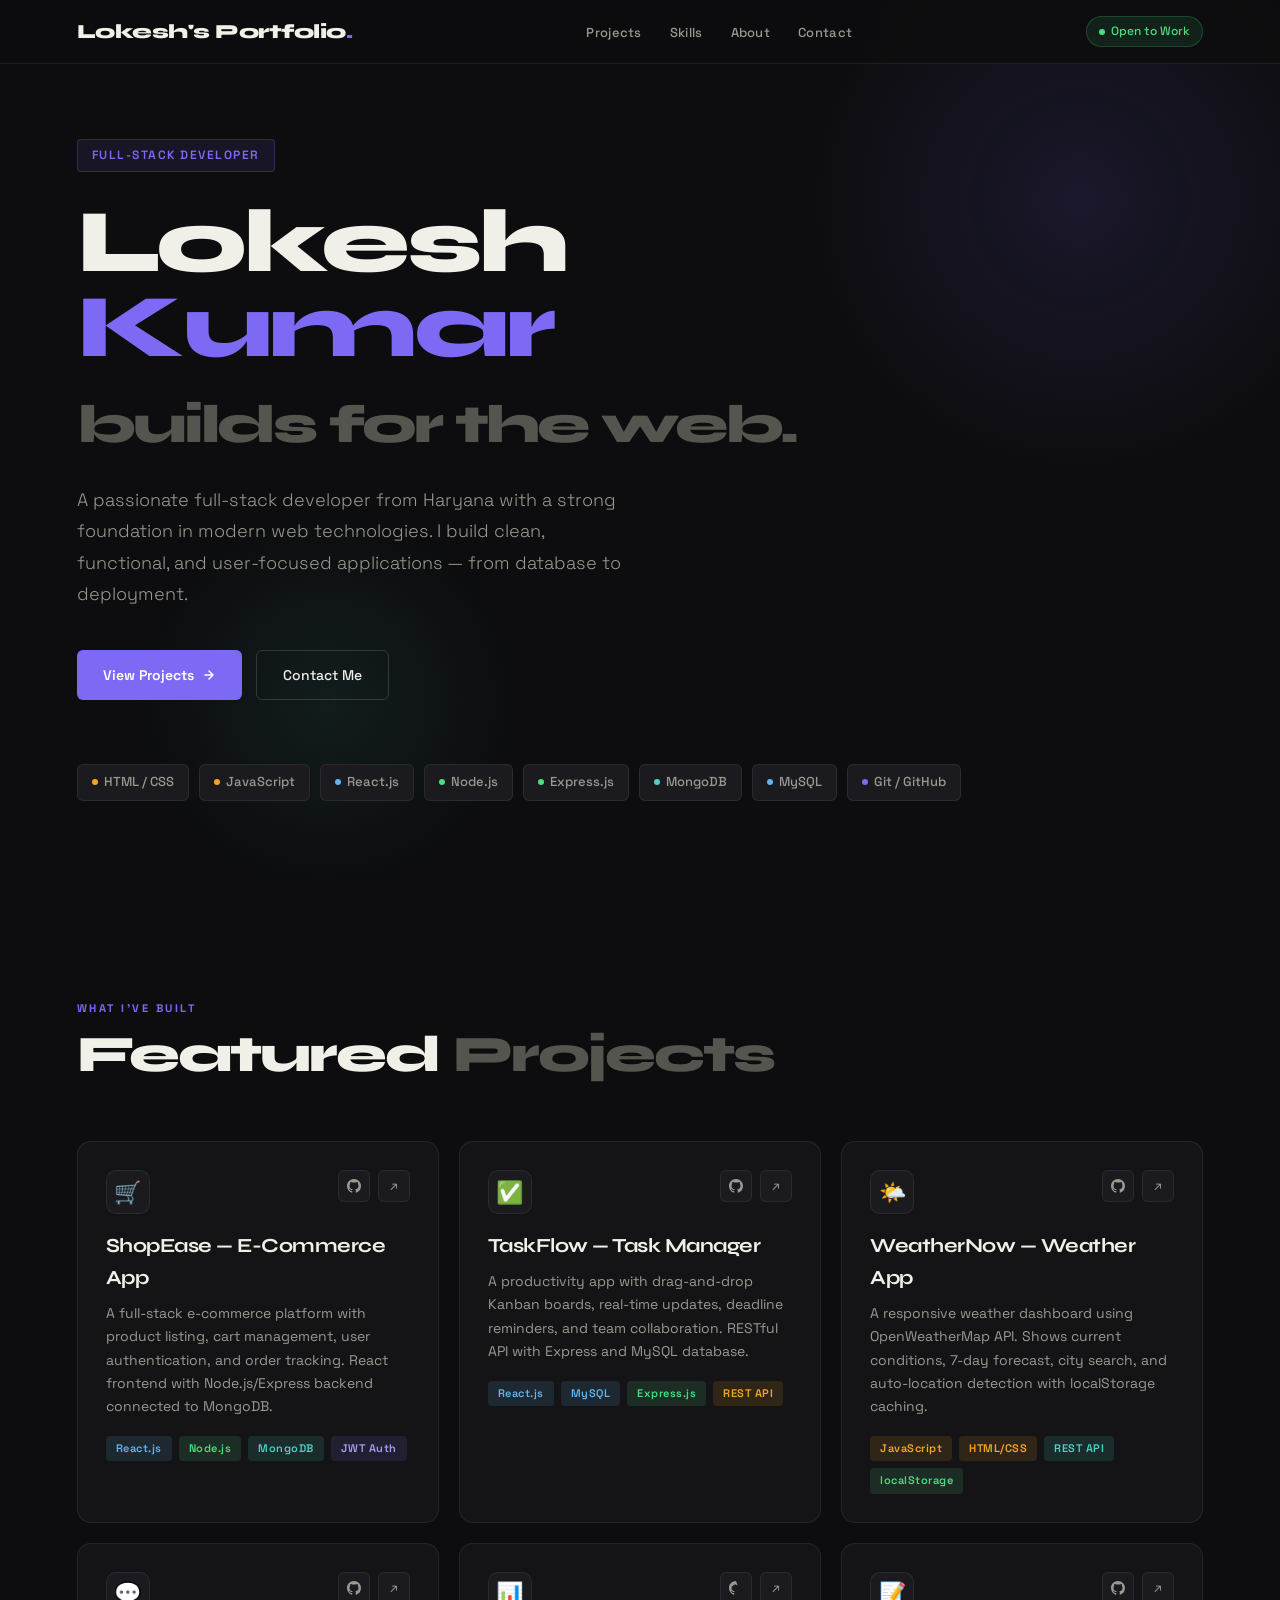
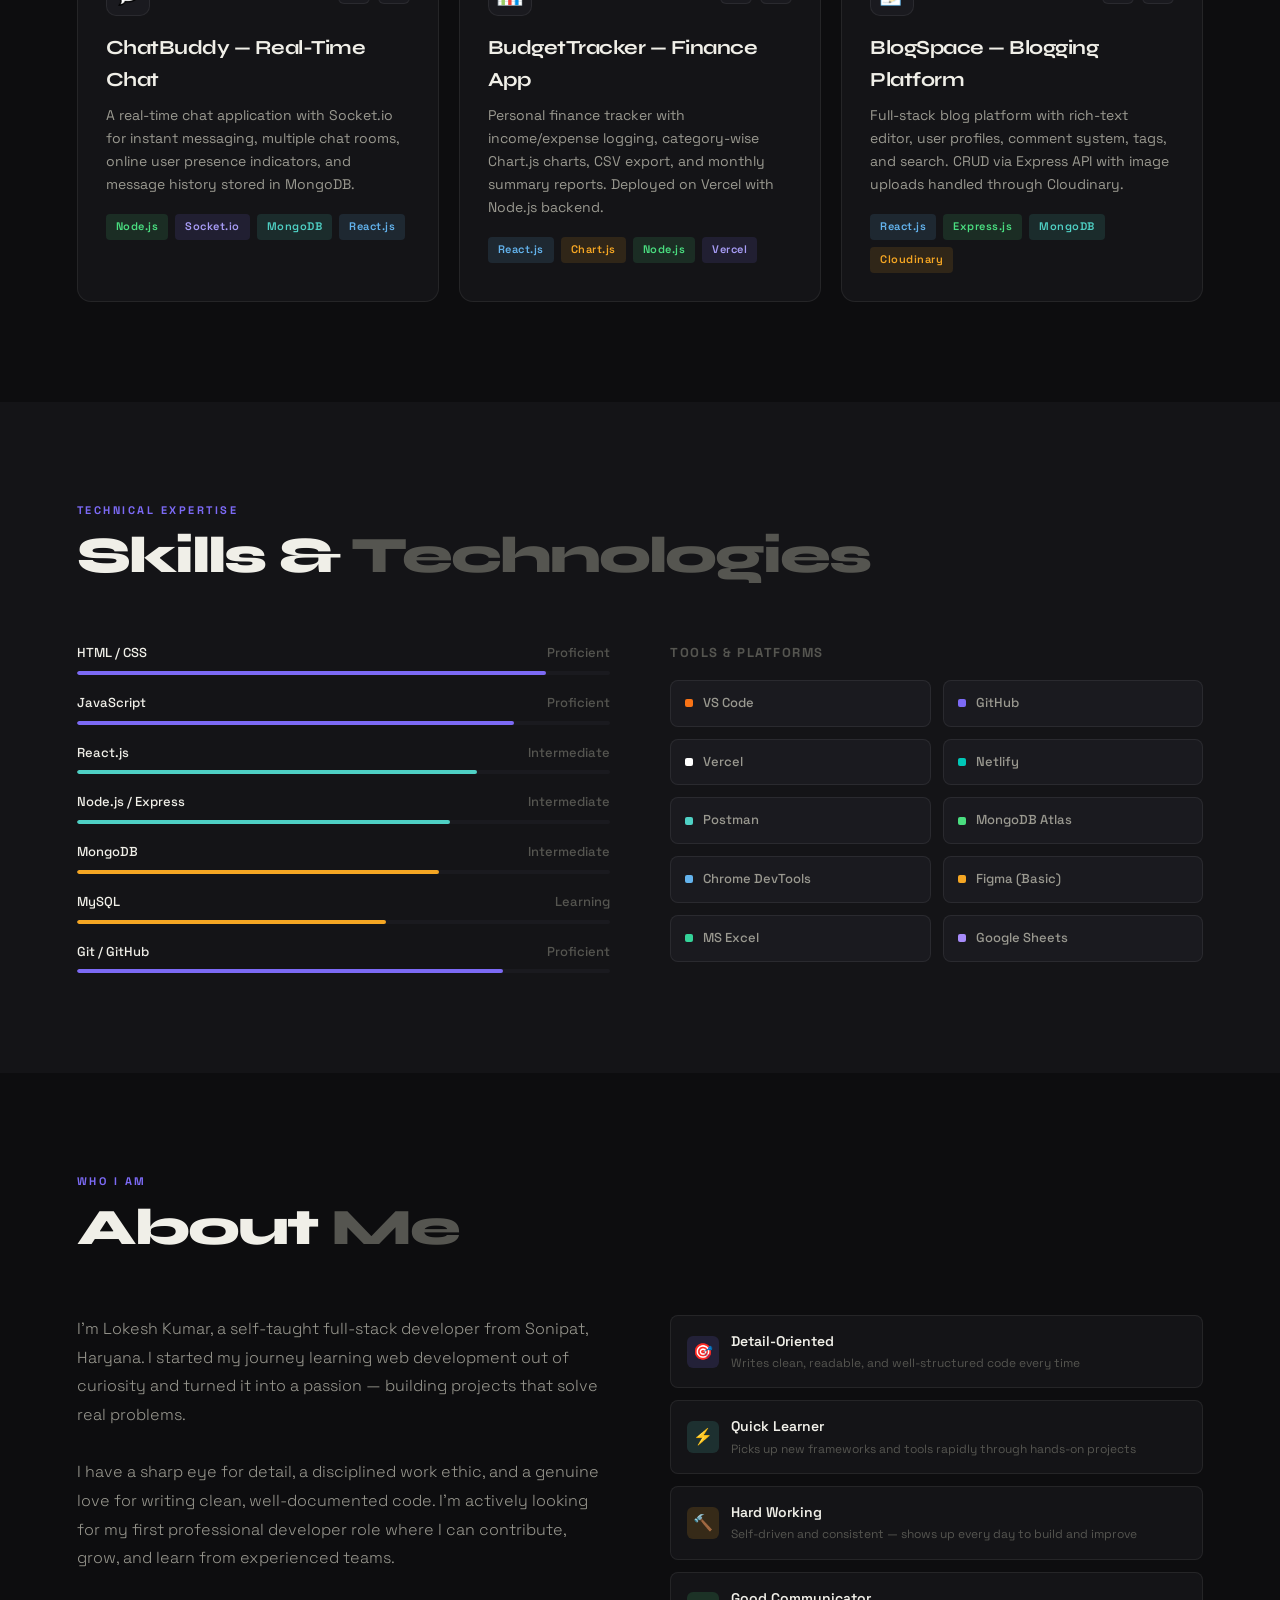
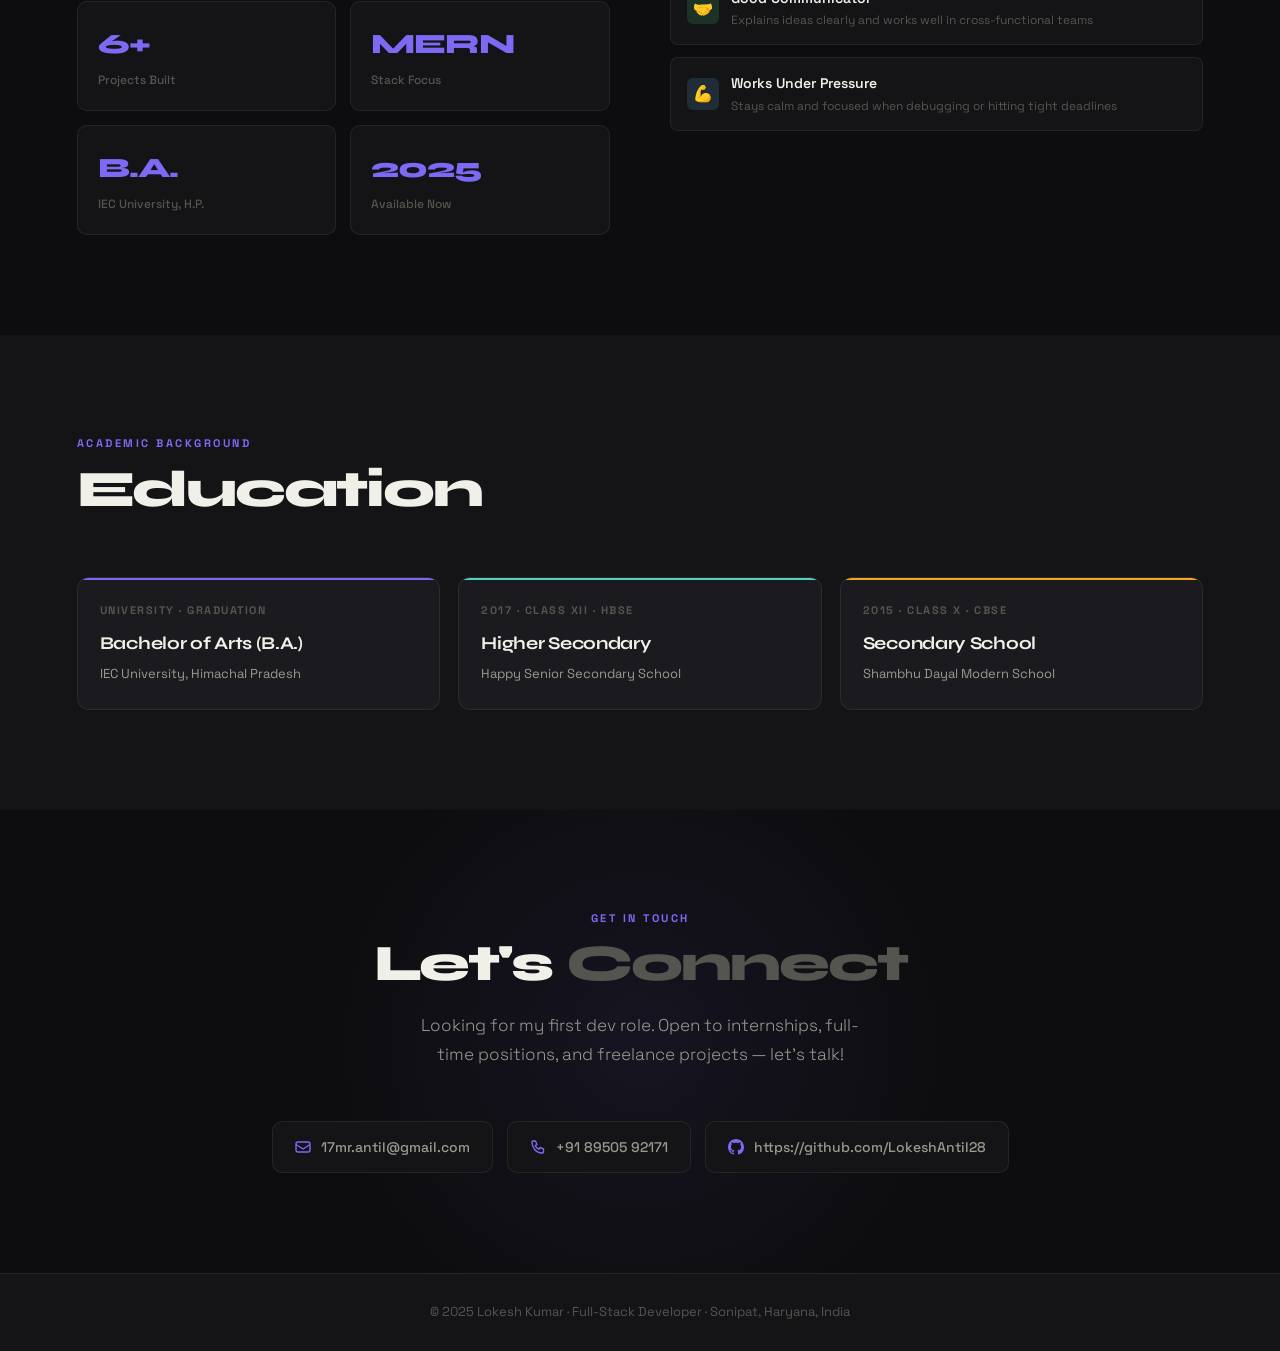
==== commit 1676b108: "index.html" ====
--- a/index.html
+++ b/index.html
@@ -689,7 +689,7 @@
     </a>
     <a href="#" class="ccard">
       <svg viewBox="0 0 16 16" fill="currentColor"><path d="M8 0C3.58 0 0 3.58 0 8c0 3.54 2.29 6.53 5.47 7.59.4.07.55-.17.55-.38 0-.19-.01-.82-.01-1.49-2.01.37-2.53-.49-2.69-.94-.09-.23-.48-.94-.82-1.13-.28-.15-.68-.52-.01-.53.63-.01 1.08.58 1.23.82.72 1.21 1.87.87 2.33.66.07-.52.28-.87.51-1.07-1.78-.2-3.64-.89-3.64-3.95 0-.87.31-1.59.82-2.15-.08-.2-.36-1.02.08-2.12 0 0 .67-.21 2.2.82.64-.18 1.32-.27 2-.27.68 0 1.36.09 2 .27 1.53-1.04 2.2-.82 2.2-.82.44 1.1.16 1.92.08 2.12.51.56.82 1.27.82 2.15 0 3.07-1.87 3.75-3.65 3.95.29.25.54.73.54 1.48 0 1.07-.01 1.93-.01 2.2 0 .21.15.46.55.38A8.013 8.013 0 0016 8c0-4.42-3.58-8-8-8z"/></svg>
-      GitHub Profile
+      https://github.com/LokeshAntil28
     </a>
   </div>
 </section>
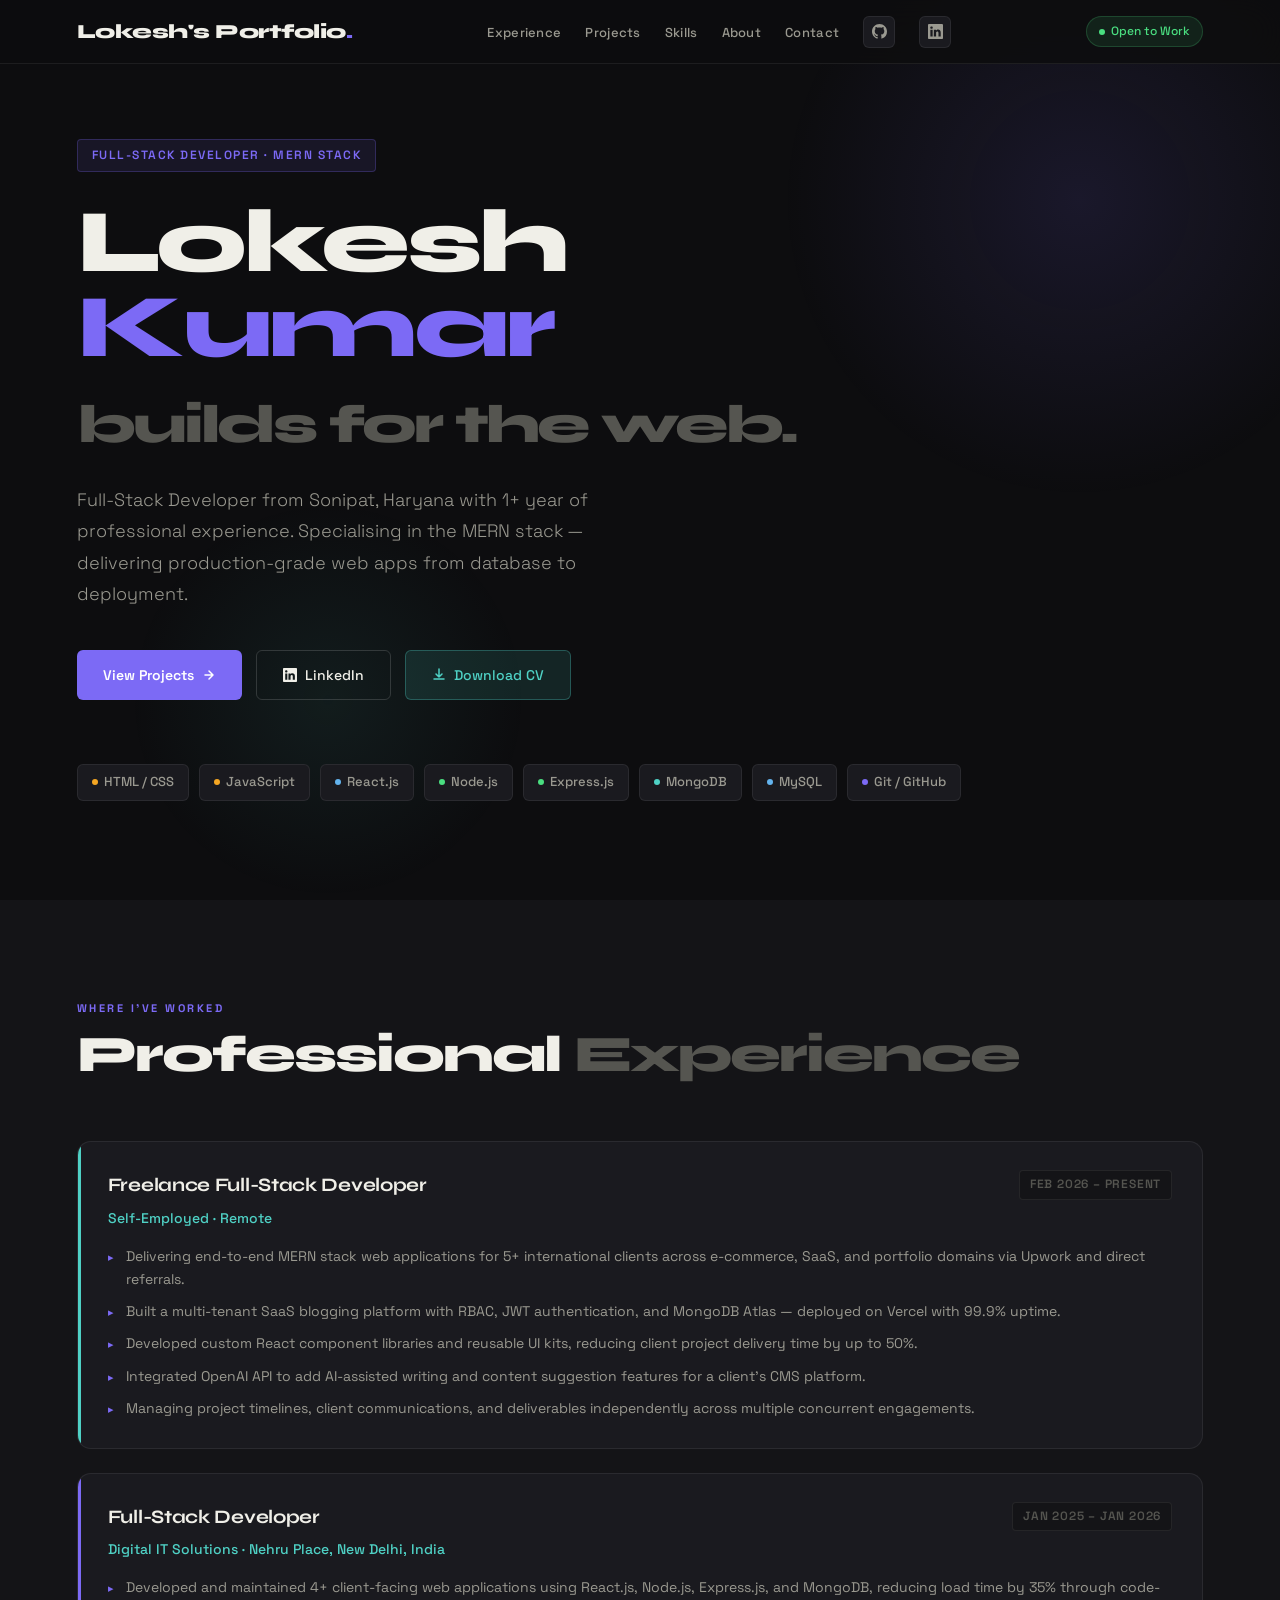
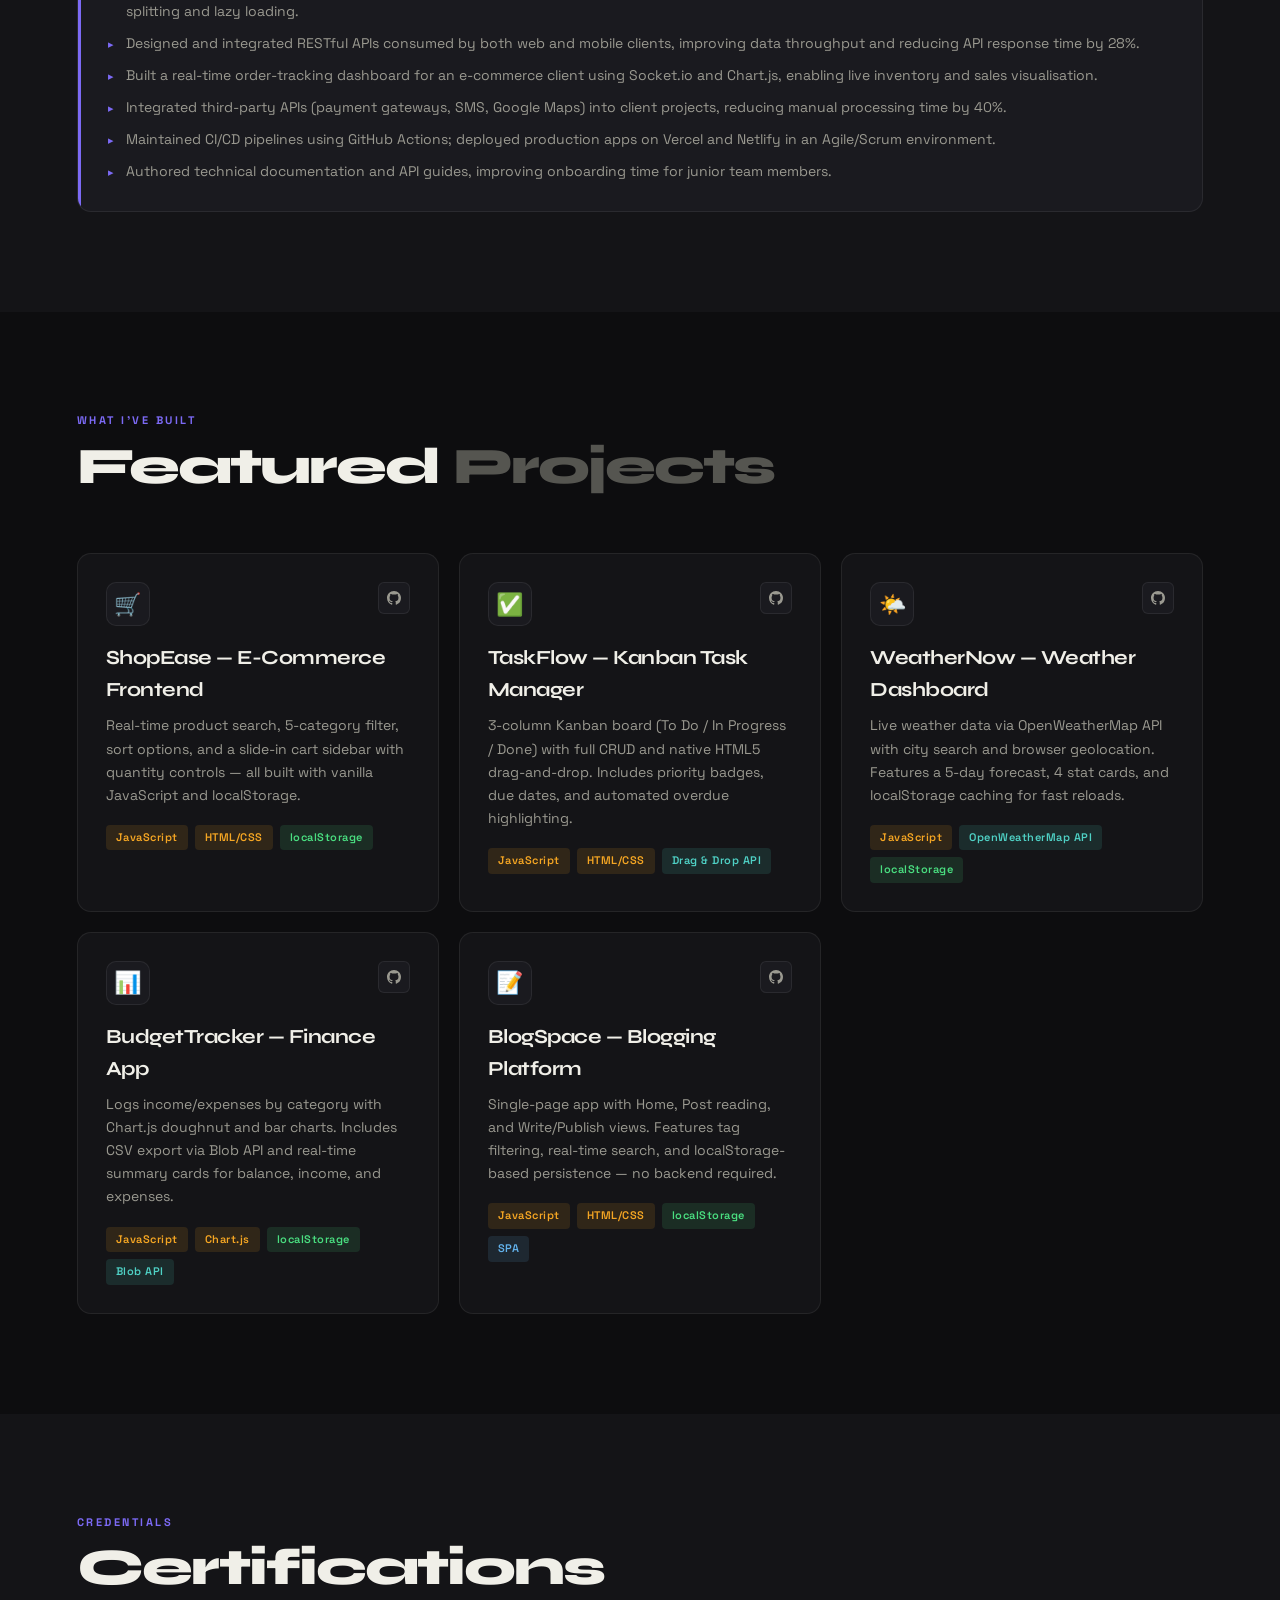
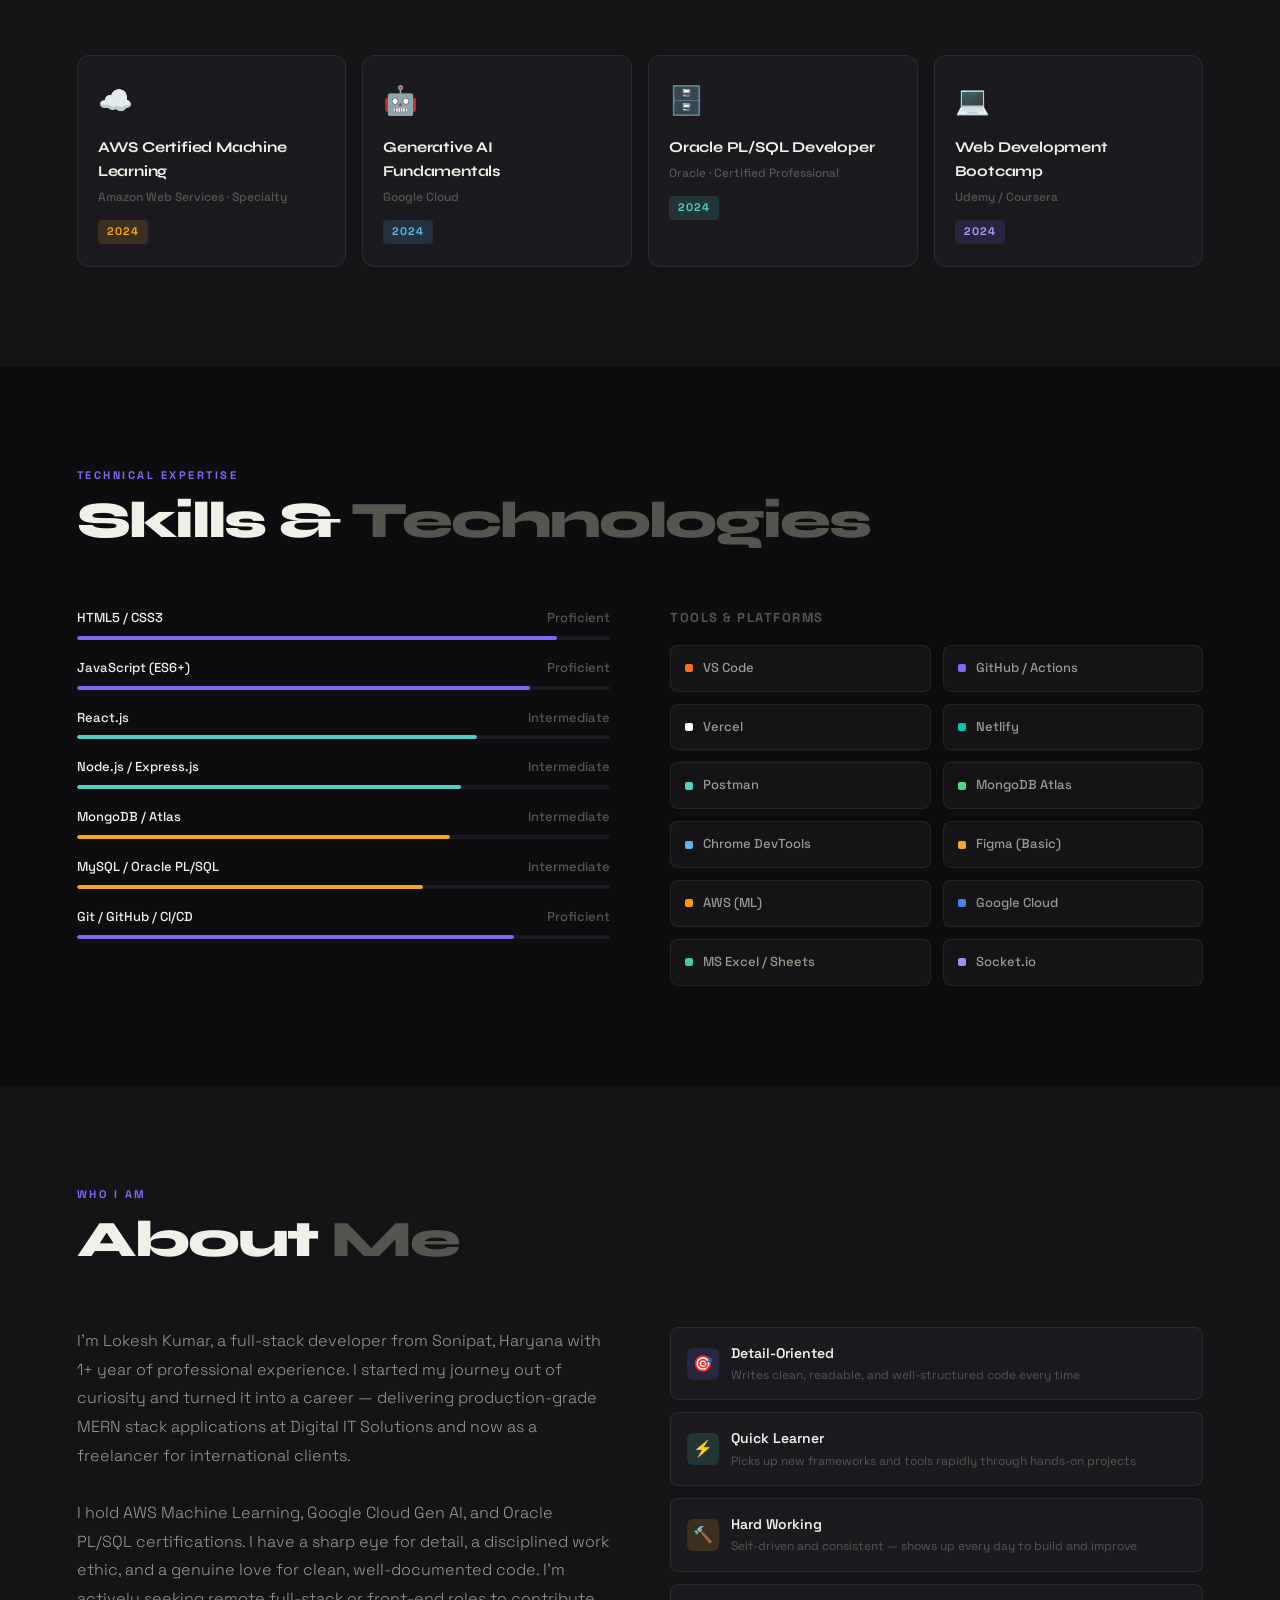
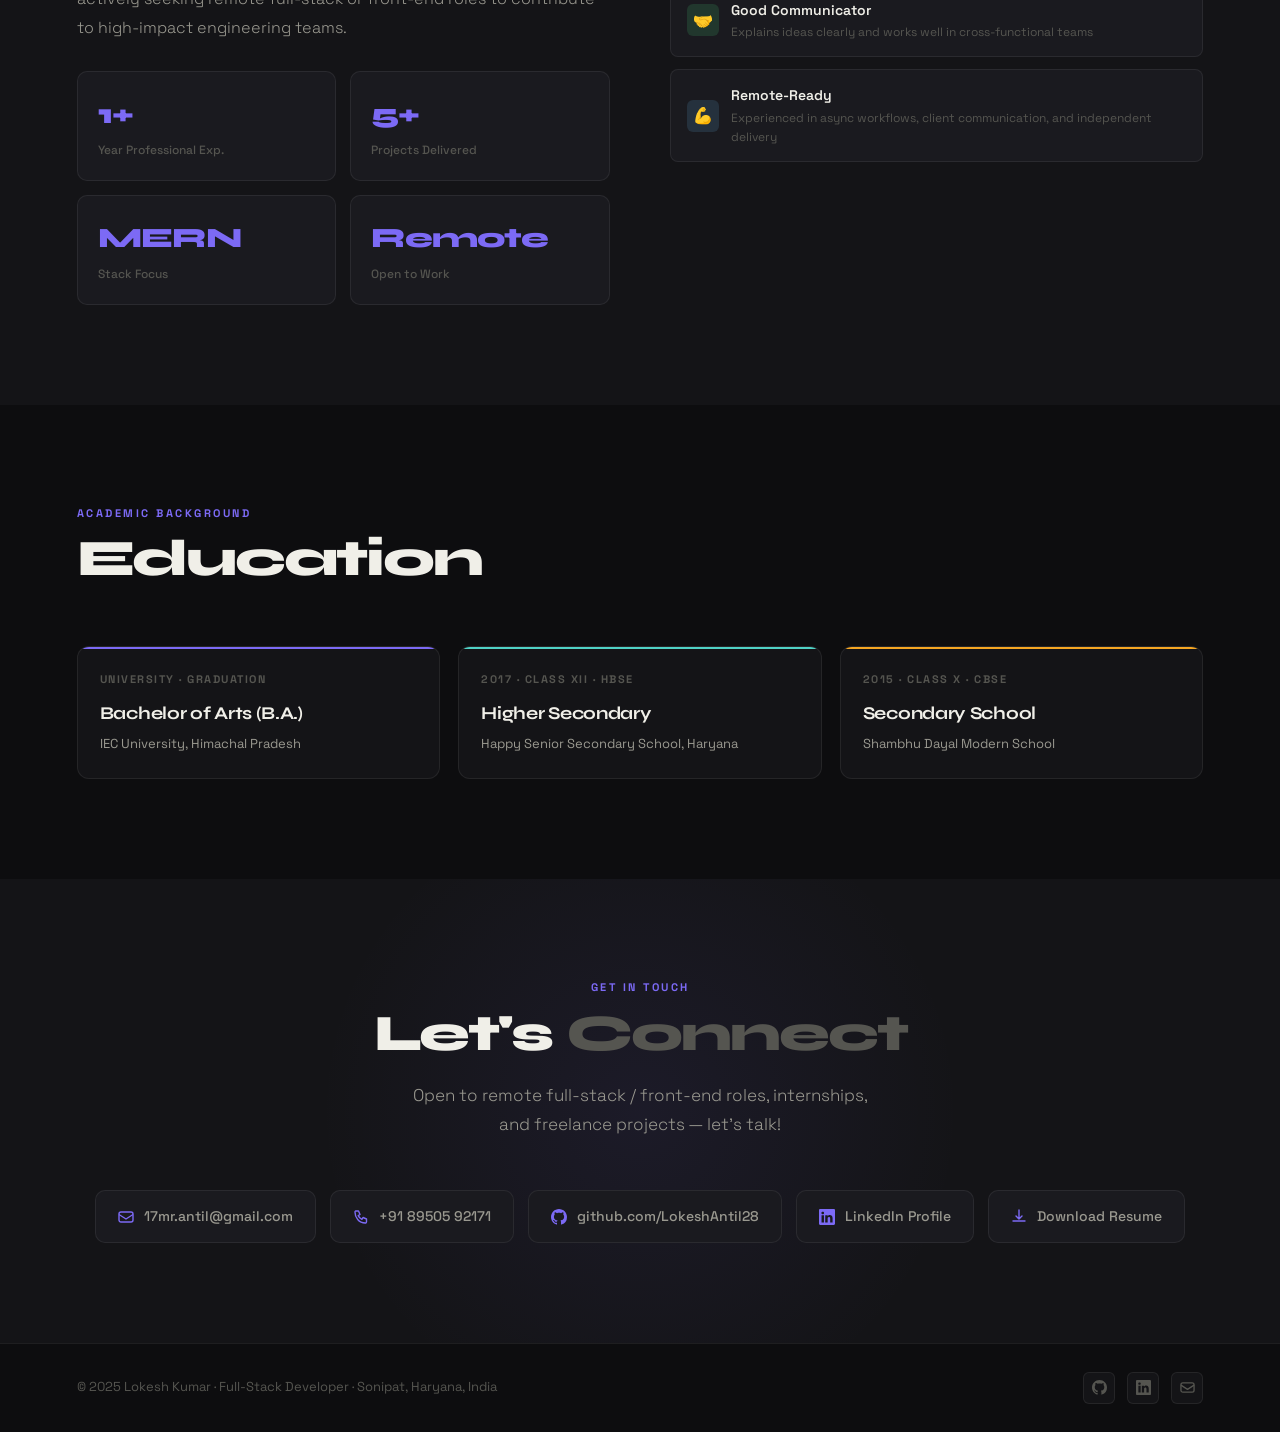
==== commit a8ca9862: "index.html" ====
--- a/index.html
+++ b/index.html
@@ -48,13 +48,22 @@
   letter-spacing: -0.5px;
 }
 .nav-logo span { color: var(--accent); }
-.nav-links { display: flex; gap: 28px; list-style: none; }
+.nav-links { display: flex; gap: 24px; list-style: none; align-items: center; }
 .nav-links a {
   font-size: 13px; font-weight: 500;
   color: var(--text-soft); text-decoration: none;
   letter-spacing: 0.3px; transition: color .2s;
 }
 .nav-links a:hover { color: var(--text); }
+.nav-icon-link {
+  display: flex; align-items: center; justify-content: center;
+  width: 32px; height: 32px; border-radius: 6px;
+  background: var(--bg3); border: 1px solid var(--border);
+  color: var(--text-soft); text-decoration: none;
+  transition: all .2s;
+}
+.nav-icon-link:hover { border-color: var(--accent); color: var(--accent); }
+.nav-icon-link svg { width: 15px; height: 15px; }
 .nav-badge {
   display: flex; align-items: center; gap: 6px;
   background: rgba(74,222,128,0.1);
@@ -107,7 +116,7 @@
 h1 .line3 { color: var(--text-muted); font-size: 60%; }
 .hero-desc {
   font-size: 18px; color: var(--text-soft);
-  max-width: 560px; line-height: 1.75;
+  max-width: 580px; line-height: 1.75;
   font-weight: 300; margin-bottom: 40px;
 }
 .hero-actions { display: flex; gap: 14px; flex-wrap: wrap; margin-bottom: 64px; }
@@ -127,6 +136,15 @@
   transition: all .2s;
 }
 .btn-outline:hover { border-color: var(--accent); color: var(--accent); transform: translateY(-2px); }
+.btn-teal {
+  display: inline-flex; align-items: center; gap: 8px;
+  background: rgba(79,209,197,0.12);
+  border: 1px solid rgba(79,209,197,0.3); color: var(--accent2);
+  padding: 13px 26px; border-radius: 6px;
+  font-size: 14px; font-weight: 500; text-decoration: none;
+  transition: all .2s;
+}
+.btn-teal:hover { background: rgba(79,209,197,0.2); transform: translateY(-2px); }
 .tech-strip { display: flex; flex-wrap: wrap; gap: 10px; align-items: center; }
 .tech-chip {
   display: flex; align-items: center; gap: 6px;
@@ -159,7 +177,49 @@
 }
 h2 .dim { color: var(--text-muted); }
 
-/* PROJECTS */
+/* ── EXPERIENCE ── */
+.experience { background: var(--bg2); }
+.exp-timeline { display: flex; flex-direction: column; gap: 24px; }
+.exp-card {
+  background: var(--bg3); border: 1px solid var(--border);
+  border-radius: 14px; padding: 28px 30px;
+  position: relative; overflow: hidden;
+  transition: border-color .25s, transform .25s;
+}
+.exp-card:hover { border-color: var(--border-hover); transform: translateY(-3px); }
+.exp-stripe { position: absolute; top: 0; left: 0; bottom: 0; width: 3px; }
+.stripe-purple { background: var(--accent); }
+.stripe-teal   { background: var(--accent2); }
+.exp-top {
+  display: flex; justify-content: space-between;
+  align-items: flex-start; flex-wrap: wrap; gap: 10px;
+  margin-bottom: 6px;
+}
+.exp-role {
+  font-family: 'Syne', sans-serif;
+  font-size: 19px; font-weight: 700; letter-spacing: -0.3px;
+}
+.exp-period {
+  font-size: 12px; font-weight: 600; letter-spacing: 0.8px;
+  text-transform: uppercase; color: var(--text-muted);
+  background: var(--bg2); border: 1px solid var(--border);
+  border-radius: 4px; padding: 4px 10px; white-space: nowrap;
+}
+.exp-company {
+  font-size: 14px; color: var(--accent2); font-weight: 500;
+  margin-bottom: 16px;
+}
+.exp-bullets { list-style: none; display: flex; flex-direction: column; gap: 9px; }
+.exp-bullets li {
+  font-size: 14px; color: var(--text-soft);
+  line-height: 1.65; padding-left: 18px; position: relative;
+}
+.exp-bullets li::before {
+  content: '▸'; position: absolute; left: 0;
+  color: var(--accent); font-size: 11px; top: 3px;
+}
+
+/* ── PROJECTS ── */
 .projects { background: var(--bg); }
 .projects-grid {
   display: grid;
@@ -213,8 +273,33 @@
 .ptag-green  { background: rgba(74,222,128,0.12);  color: #4ade80; }
 .ptag-blue   { background: rgba(99,179,237,0.12);  color: #63b3ed; }
 
-/* SKILLS */
-.skills-sec { background: var(--bg2); }
+/* ── CERTIFICATIONS ── */
+.certs-sec { background: var(--bg2); }
+.certs-grid { display: grid; grid-template-columns: repeat(auto-fit, minmax(240px, 1fr)); gap: 16px; }
+.cert-card {
+  background: var(--bg3); border: 1px solid var(--border);
+  border-radius: 12px; padding: 22px 20px;
+  transition: border-color .2s, transform .2s; position: relative; overflow: hidden;
+}
+.cert-card:hover { border-color: var(--border-hover); transform: translateY(-3px); }
+.cert-icon { font-size: 28px; margin-bottom: 12px; }
+.cert-name {
+  font-family: 'Syne', sans-serif;
+  font-size: 15px; font-weight: 700; letter-spacing: -0.2px;
+  margin-bottom: 5px; color: var(--text);
+}
+.cert-issuer { font-size: 12px; color: var(--text-muted); font-weight: 500; margin-bottom: 10px; }
+.cert-year {
+  display: inline-block; font-size: 11px; font-weight: 700;
+  letter-spacing: 1px; padding: 3px 9px; border-radius: 4px;
+}
+.cy-purple { background: rgba(124,106,245,0.15); color: #a89df7; }
+.cy-teal   { background: rgba(79,209,197,0.15);  color: #4fd1c5; }
+.cy-orange { background: rgba(245,166,35,0.15);  color: #f5a623; }
+.cy-blue   { background: rgba(99,179,237,0.15);  color: #63b3ed; }
+
+/* ── SKILLS ── */
+.skills-sec { background: var(--bg); }
 .skills-layout {
   display: grid; grid-template-columns: 1fr 1fr;
   gap: 60px; align-items: start;
@@ -232,7 +317,7 @@
 .tools-grid { display: grid; grid-template-columns: 1fr 1fr; gap: 12px; }
 .tool-item {
   display: flex; align-items: center; gap: 10px;
-  background: var(--bg3); border: 1px solid var(--border);
+  background: var(--bg2); border: 1px solid var(--border);
   border-radius: 8px; padding: 12px 14px;
   font-size: 13px; font-weight: 500; color: var(--text-soft);
   transition: all .2s;
@@ -240,8 +325,8 @@
 .tool-item:hover { border-color: var(--border-hover); color: var(--text); }
 .tool-dot { width: 8px; height: 8px; border-radius: 2px; flex-shrink: 0; }
 
-/* ABOUT */
-.about { background: var(--bg); }
+/* ── ABOUT ── */
+.about { background: var(--bg2); }
 .about-grid { display: grid; grid-template-columns: 1fr 1fr; gap: 60px; align-items: start; }
 .about-desc {
   font-size: 16px; color: var(--text-soft);
@@ -249,7 +334,7 @@
 }
 .about-stats { display: grid; grid-template-columns: 1fr 1fr; gap: 14px; }
 .astat {
-  background: var(--bg2); border: 1px solid var(--border);
+  background: var(--bg3); border: 1px solid var(--border);
   border-radius: 10px; padding: 20px;
 }
 .astat .num {
@@ -261,7 +346,7 @@
 .strength-list { display: flex; flex-direction: column; gap: 12px; }
 .strength-row {
   display: flex; align-items: center; gap: 12px;
-  background: var(--bg2); border: 1px solid var(--border);
+  background: var(--bg3); border: 1px solid var(--border);
   border-radius: 8px; padding: 14px 16px;
   transition: border-color .2s;
 }
@@ -279,19 +364,17 @@
 .s-name { font-size: 14px; font-weight: 600; margin-bottom: 2px; }
 .s-desc { font-size: 12px; color: var(--text-muted); }
 
-/* EDUCATION */
-.education { background: var(--bg2); }
+/* ── EDUCATION ── */
+.education { background: var(--bg); }
 .edu-grid { display: grid; grid-template-columns: repeat(auto-fit, minmax(250px, 1fr)); gap: 18px; }
 .edu-card {
-  background: var(--bg3); border: 1px solid var(--border);
+  background: var(--bg2); border: 1px solid var(--border);
   border-radius: 12px; padding: 24px 22px;
   position: relative; overflow: hidden;
   transition: border-color .2s, transform .2s;
 }
 .edu-card:hover { border-color: var(--border-hover); transform: translateY(-3px); }
 .edu-stripe { position: absolute; top: 0; left: 0; right: 0; height: 2px; }
-.stripe-purple { background: var(--accent); }
-.stripe-teal   { background: var(--accent2); }
 .stripe-orange { background: var(--accent3); }
 .edu-year {
   font-size: 11px; font-weight: 700; letter-spacing: 1.5px;
@@ -304,8 +387,8 @@
 }
 .edu-inst { font-size: 13px; color: var(--text-soft); }
 
-/* CONTACT */
-.contact { background: var(--bg); text-align: center; position: relative; overflow: hidden; }
+/* ── CONTACT ── */
+.contact { background: var(--bg2); text-align: center; position: relative; overflow: hidden; }
 .contact-glow {
   position: absolute; width: 700px; height: 700px; border-radius: 50%;
   background: radial-gradient(circle, rgba(124,106,245,0.08) 0%, transparent 65%);
@@ -315,7 +398,7 @@
 .contact h2 { position: relative; }
 .contact-sub {
   font-size: 17px; color: var(--text-soft);
-  max-width: 460px; margin: -40px auto 52px;
+  max-width: 480px; margin: -40px auto 52px;
   line-height: 1.7; font-weight: 300; position: relative;
 }
 .contact-cards {
@@ -324,7 +407,7 @@
 }
 .ccard {
   display: flex; align-items: center; gap: 10px;
-  background: var(--bg2); border: 1px solid var(--border);
+  background: var(--bg3); border: 1px solid var(--border);
   border-radius: 10px; padding: 14px 22px;
   font-size: 14px; font-weight: 500;
   text-decoration: none; color: var(--text-soft);
@@ -333,14 +416,26 @@
 .ccard:hover { border-color: var(--accent); color: var(--text); transform: translateY(-2px); }
 .ccard svg { width: 16px; height: 16px; flex-shrink: 0; color: var(--accent); }
 
-/* FOOTER */
+/* ── FOOTER ── */
 footer {
-  background: var(--bg2); border-top: 1px solid var(--border);
-  padding: 28px 6%; text-align: center;
-  font-size: 13px; color: var(--text-muted);
-}
-
-/* ANIMATIONS */
+  background: var(--bg); border-top: 1px solid var(--border);
+  padding: 28px 6%;
+  display: flex; align-items: center; justify-content: space-between;
+  flex-wrap: wrap; gap: 14px;
+}
+.footer-text { font-size: 13px; color: var(--text-muted); }
+.footer-links { display: flex; gap: 12px; }
+.footer-link {
+  width: 32px; height: 32px; border-radius: 6px;
+  background: var(--bg2); border: 1px solid var(--border);
+  display: flex; align-items: center; justify-content: center;
+  text-decoration: none; color: var(--text-muted);
+  transition: all .2s;
+}
+.footer-link:hover { border-color: var(--accent); color: var(--accent); }
+.footer-link svg { width: 15px; height: 15px; }
+
+/* ── ANIMATIONS ── */
 @keyframes fadeUp { from { opacity:0; transform:translateY(20px); } to { opacity:1; transform:translateY(0); } }
 .hero > * { animation: fadeUp .6s ease both; }
 .hero > *:nth-child(2) { animation-delay:.05s; }
@@ -348,46 +443,69 @@
 .hero > *:nth-child(4) { animation-delay:.2s; }
 .hero > *:nth-child(5) { animation-delay:.28s; }
 .hero > *:nth-child(6) { animation-delay:.35s; }
+.hero > *:nth-child(7) { animation-delay:.42s; }
 
 @media (max-width: 768px) {
   .skills-layout, .about-grid { grid-template-columns: 1fr; gap: 36px; }
   .nav-links, .nav-badge { display: none; }
   h1 { letter-spacing: -2px; }
+  footer { justify-content: center; text-align: center; }
 }
 </style>
 </head>
 <body>
 
+<!-- ───────────────── NAV ───────────────── -->
 <nav>
   <a class="nav-logo" href="#">Lokesh's Portfolio<span>.</span></a>
   <ul class="nav-links">
+    <li><a href="#experience">Experience</a></li>
     <li><a href="#projects">Projects</a></li>
     <li><a href="#skills">Skills</a></li>
     <li><a href="#about">About</a></li>
     <li><a href="#contact">Contact</a></li>
+    <!-- GitHub icon -->
+    <li>
+      <a href="https://github.com/LokeshAntil28" target="_blank" rel="noopener" class="nav-icon-link" title="GitHub">
+        <svg viewBox="0 0 16 16" fill="currentColor"><path d="M8 0C3.58 0 0 3.58 0 8c0 3.54 2.29 6.53 5.47 7.59.4.07.55-.17.55-.38 0-.19-.01-.82-.01-1.49-2.01.37-2.53-.49-2.69-.94-.09-.23-.48-.94-.82-1.13-.28-.15-.68-.52-.01-.53.63-.01 1.08.58 1.23.82.72 1.21 1.87.87 2.33.66.07-.52.28-.87.51-1.07-1.78-.2-3.64-.89-3.64-3.95 0-.87.31-1.59.82-2.15-.08-.2-.36-1.02.08-2.12 0 0 .67-.21 2.2.82.64-.18 1.32-.27 2-.27.68 0 1.36.09 2 .27 1.53-1.04 2.2-.82 2.2-.82.44 1.1.16 1.92.08 2.12.51.56.82 1.27.82 2.15 0 3.07-1.87 3.75-3.65 3.95.29.25.54.73.54 1.48 0 1.07-.01 1.93-.01 2.2 0 .21.15.46.55.38A8.013 8.013 0 0016 8c0-4.42-3.58-8-8-8z"/></svg>
+      </a>
+    </li>
+    <!-- LinkedIn icon -->
+    <li>
+      <a href="https://www.linkedin.com/in/lokesh-kumar8950592171/" target="_blank" rel="noopener" class="nav-icon-link" title="LinkedIn">
+        <svg viewBox="0 0 16 16" fill="currentColor"><path d="M0 1.146C0 .513.526 0 1.175 0h13.65C15.474 0 16 .513 16 1.146v13.708c0 .633-.526 1.146-1.175 1.146H1.175C.526 16 0 15.487 0 14.854V1.146zm4.943 12.248V6.169H2.542v7.225h2.401zm-1.2-8.212c.837 0 1.358-.554 1.358-1.248-.015-.709-.52-1.248-1.342-1.248-.822 0-1.359.54-1.359 1.248 0 .694.521 1.248 1.327 1.248h.016zm4.908 8.212V9.359c0-.216.016-.432.08-.586.173-.431.568-.878 1.232-.878.869 0 1.216.662 1.216 1.634v3.865h2.401V9.25c0-2.22-1.184-3.252-2.764-3.252-1.274 0-1.845.7-2.165 1.193v.025h-.016a5.54 5.54 0 0 1 .016-.025V6.169h-2.4c.03.678 0 7.225 0 7.225h2.4z"/></svg>
+      </a>
+    </li>
   </ul>
   <span class="nav-badge">Open to Work</span>
 </nav>
 
-<!-- HERO -->
+<!-- ───────────────── HERO ───────────────── -->
 <section class="hero">
   <div class="hero-glow"></div>
   <div class="hero-glow2"></div>
-  <span class="hero-tag">Full-Stack Developer</span>
+  <span class="hero-tag">Full-Stack Developer · MERN Stack</span>
   <h1>
     <span>Lokesh</span><br>
     <span class="line2">Kumar</span><br>
     <span class="line3">builds for the web.</span>
   </h1>
   <p class="hero-desc">
-    A passionate full-stack developer from Haryana with a strong foundation in modern web technologies. I build clean, functional, and user-focused applications — from database to deployment.
+    Full-Stack Developer from Sonipat, Haryana with 1+ year of professional experience. Specialising in the MERN stack — delivering production-grade web apps from database to deployment.
   </p>
   <div class="hero-actions">
     <a href="#projects" class="btn-glow">
       View Projects
       <svg width="14" height="14" viewBox="0 0 14 14" fill="none"><path d="M3 7h8M7 3l4 4-4 4" stroke="currentColor" stroke-width="1.5" stroke-linecap="round" stroke-linejoin="round"/></svg>
     </a>
-    <a href="#contact" class="btn-outline">Contact Me</a>
+    <a href="https://www.linkedin.com/in/lokesh-kumar8950592171/" target="_blank" rel="noopener" class="btn-outline">
+      <svg width="14" height="14" viewBox="0 0 16 16" fill="currentColor"><path d="M0 1.146C0 .513.526 0 1.175 0h13.65C15.474 0 16 .513 16 1.146v13.708c0 .633-.526 1.146-1.175 1.146H1.175C.526 16 0 15.487 0 14.854V1.146zm4.943 12.248V6.169H2.542v7.225h2.401zm-1.2-8.212c.837 0 1.358-.554 1.358-1.248-.015-.709-.52-1.248-1.342-1.248-.822 0-1.359.54-1.359 1.248 0 .694.521 1.248 1.327 1.248h.016zm4.908 8.212V9.359c0-.216.016-.432.08-.586.173-.431.568-.878 1.232-.878.869 0 1.216.662 1.216 1.634v3.865h2.401V9.25c0-2.22-1.184-3.252-2.764-3.252-1.274 0-1.845.7-2.165 1.193v.025h-.016a5.54 5.54 0 0 1 .016-.025V6.169h-2.4c.03.678 0 7.225 0 7.225h2.4z"/></svg>
+      LinkedIn
+    </a>
+    <a href="Lokesh_Kumar_Resume.pdf" download class="btn-teal">
+      <svg width="14" height="14" viewBox="0 0 14 14" fill="none"><path d="M7 1v8M4 6l3 3 3-3M2 11h10" stroke="currentColor" stroke-width="1.5" stroke-linecap="round" stroke-linejoin="round"/></svg>
+      Download CV
+    </a>
   </div>
   <div class="tech-strip">
     <div class="tech-chip"><span class="dot dot-orange"></span>HTML / CSS</div>
@@ -401,7 +519,49 @@
   </div>
 </section>
 
-<!-- PROJECTS -->
+<!-- ───────────────── EXPERIENCE ───────────────── -->
+<section class="experience" id="experience">
+  <div class="sec-label">Where I've Worked</div>
+  <h2>Professional <span class="dim">Experience</span></h2>
+  <div class="exp-timeline">
+
+    <div class="exp-card">
+      <div class="exp-stripe stripe-teal"></div>
+      <div class="exp-top">
+        <div class="exp-role">Freelance Full-Stack Developer</div>
+        <span class="exp-period">Feb 2026 – Present</span>
+      </div>
+      <div class="exp-company">Self-Employed · Remote</div>
+      <ul class="exp-bullets">
+        <li>Delivering end-to-end MERN stack web applications for 5+ international clients across e-commerce, SaaS, and portfolio domains via Upwork and direct referrals.</li>
+        <li>Built a multi-tenant SaaS blogging platform with RBAC, JWT authentication, and MongoDB Atlas — deployed on Vercel with 99.9% uptime.</li>
+        <li>Developed custom React component libraries and reusable UI kits, reducing client project delivery time by up to 50%.</li>
+        <li>Integrated OpenAI API to add AI-assisted writing and content suggestion features for a client's CMS platform.</li>
+        <li>Managing project timelines, client communications, and deliverables independently across multiple concurrent engagements.</li>
+      </ul>
+    </div>
+
+    <div class="exp-card">
+      <div class="exp-stripe stripe-purple"></div>
+      <div class="exp-top">
+        <div class="exp-role">Full-Stack Developer</div>
+        <span class="exp-period">Jan 2025 – Jan 2026</span>
+      </div>
+      <div class="exp-company">Digital IT Solutions · Nehru Place, New Delhi, India</div>
+      <ul class="exp-bullets">
+        <li>Developed and maintained 4+ client-facing web applications using React.js, Node.js, Express.js, and MongoDB, reducing load time by 35% through code-splitting and lazy loading.</li>
+        <li>Designed and integrated RESTful APIs consumed by both web and mobile clients, improving data throughput and reducing API response time by 28%.</li>
+        <li>Built a real-time order-tracking dashboard for an e-commerce client using Socket.io and Chart.js, enabling live inventory and sales visualisation.</li>
+        <li>Integrated third-party APIs (payment gateways, SMS, Google Maps) into client projects, reducing manual processing time by 40%.</li>
+        <li>Maintained CI/CD pipelines using GitHub Actions; deployed production apps on Vercel and Netlify in an Agile/Scrum environment.</li>
+        <li>Authored technical documentation and API guides, improving onboarding time for junior team members.</li>
+      </ul>
+    </div>
+
+  </div>
+</section>
+
+<!-- ───────────────── PROJECTS ───────────────── -->
 <section class="projects" id="projects">
   <div class="sec-label">What I've Built</div>
   <h2>Featured <span class="dim">Projects</span></h2>
@@ -411,19 +571,17 @@
       <div class="project-header">
         <div class="project-icon">🛒</div>
         <div class="project-links">
-          <a href="#" class="proj-link">
+          <a href="https://github.com/LokeshAntil28" target="_blank" rel="noopener" class="proj-link" title="GitHub">
             <svg width="14" height="14" viewBox="0 0 16 16" fill="currentColor"><path d="M8 0C3.58 0 0 3.58 0 8c0 3.54 2.29 6.53 5.47 7.59.4.07.55-.17.55-.38 0-.19-.01-.82-.01-1.49-2.01.37-2.53-.49-2.69-.94-.09-.23-.48-.94-.82-1.13-.28-.15-.68-.52-.01-.53.63-.01 1.08.58 1.23.82.72 1.21 1.87.87 2.33.66.07-.52.28-.87.51-1.07-1.78-.2-3.64-.89-3.64-3.95 0-.87.31-1.59.82-2.15-.08-.2-.36-1.02.08-2.12 0 0 .67-.21 2.2.82.64-.18 1.32-.27 2-.27.68 0 1.36.09 2 .27 1.53-1.04 2.2-.82 2.2-.82.44 1.1.16 1.92.08 2.12.51.56.82 1.27.82 2.15 0 3.07-1.87 3.75-3.65 3.95.29.25.54.73.54 1.48 0 1.07-.01 1.93-.01 2.2 0 .21.15.46.55.38A8.013 8.013 0 0016 8c0-4.42-3.58-8-8-8z"/></svg>
           </a>
-          <a href="#" class="proj-link">↗</a>
-        </div>
-      </div>
-      <div class="project-title">ShopEase — E-Commerce App</div>
-      <div class="project-desc">A full-stack e-commerce platform with product listing, cart management, user authentication, and order tracking. React frontend with Node.js/Express backend connected to MongoDB.</div>
+        </div>
+      </div>
+      <div class="project-title">ShopEase — E-Commerce Frontend</div>
+      <div class="project-desc">Real-time product search, 5-category filter, sort options, and a slide-in cart sidebar with quantity controls — all built with vanilla JavaScript and localStorage.</div>
       <div class="project-tags">
-        <span class="ptag ptag-blue">React.js</span>
-        <span class="ptag ptag-green">Node.js</span>
-        <span class="ptag ptag-teal">MongoDB</span>
-        <span class="ptag ptag-purple">JWT Auth</span>
+        <span class="ptag ptag-orange">JavaScript</span>
+        <span class="ptag ptag-orange">HTML/CSS</span>
+        <span class="ptag ptag-green">localStorage</span>
       </div>
     </div>
 
@@ -431,19 +589,17 @@
       <div class="project-header">
         <div class="project-icon">✅</div>
         <div class="project-links">
-          <a href="#" class="proj-link">
+          <a href="https://github.com/LokeshAntil28" target="_blank" rel="noopener" class="proj-link" title="GitHub">
             <svg width="14" height="14" viewBox="0 0 16 16" fill="currentColor"><path d="M8 0C3.58 0 0 3.58 0 8c0 3.54 2.29 6.53 5.47 7.59.4.07.55-.17.55-.38 0-.19-.01-.82-.01-1.49-2.01.37-2.53-.49-2.69-.94-.09-.23-.48-.94-.82-1.13-.28-.15-.68-.52-.01-.53.63-.01 1.08.58 1.23.82.72 1.21 1.87.87 2.33.66.07-.52.28-.87.51-1.07-1.78-.2-3.64-.89-3.64-3.95 0-.87.31-1.59.82-2.15-.08-.2-.36-1.02.08-2.12 0 0 .67-.21 2.2.82.64-.18 1.32-.27 2-.27.68 0 1.36.09 2 .27 1.53-1.04 2.2-.82 2.2-.82.44 1.1.16 1.92.08 2.12.51.56.82 1.27.82 2.15 0 3.07-1.87 3.75-3.65 3.95.29.25.54.73.54 1.48 0 1.07-.01 1.93-.01 2.2 0 .21.15.46.55.38A8.013 8.013 0 0016 8c0-4.42-3.58-8-8-8z"/></svg>
           </a>
-          <a href="#" class="proj-link">↗</a>
-        </div>
-      </div>
-      <div class="project-title">TaskFlow — Task Manager</div>
-      <div class="project-desc">A productivity app with drag-and-drop Kanban boards, real-time updates, deadline reminders, and team collaboration. RESTful API with Express and MySQL database.</div>
+        </div>
+      </div>
+      <div class="project-title">TaskFlow — Kanban Task Manager</div>
+      <div class="project-desc">3-column Kanban board (To Do / In Progress / Done) with full CRUD and native HTML5 drag-and-drop. Includes priority badges, due dates, and automated overdue highlighting.</div>
       <div class="project-tags">
-        <span class="ptag ptag-blue">React.js</span>
-        <span class="ptag ptag-blue">MySQL</span>
-        <span class="ptag ptag-green">Express.js</span>
-        <span class="ptag ptag-orange">REST API</span>
+        <span class="ptag ptag-orange">JavaScript</span>
+        <span class="ptag ptag-orange">HTML/CSS</span>
+        <span class="ptag ptag-teal">Drag &amp; Drop API</span>
       </div>
     </div>
 
@@ -451,39 +607,17 @@
       <div class="project-header">
         <div class="project-icon">🌤️</div>
         <div class="project-links">
-          <a href="#" class="proj-link">
+          <a href="https://github.com/LokeshAntil28" target="_blank" rel="noopener" class="proj-link" title="GitHub">
             <svg width="14" height="14" viewBox="0 0 16 16" fill="currentColor"><path d="M8 0C3.58 0 0 3.58 0 8c0 3.54 2.29 6.53 5.47 7.59.4.07.55-.17.55-.38 0-.19-.01-.82-.01-1.49-2.01.37-2.53-.49-2.69-.94-.09-.23-.48-.94-.82-1.13-.28-.15-.68-.52-.01-.53.63-.01 1.08.58 1.23.82.72 1.21 1.87.87 2.33.66.07-.52.28-.87.51-1.07-1.78-.2-3.64-.89-3.64-3.95 0-.87.31-1.59.82-2.15-.08-.2-.36-1.02.08-2.12 0 0 .67-.21 2.2.82.64-.18 1.32-.27 2-.27.68 0 1.36.09 2 .27 1.53-1.04 2.2-.82 2.2-.82.44 1.1.16 1.92.08 2.12.51.56.82 1.27.82 2.15 0 3.07-1.87 3.75-3.65 3.95.29.25.54.73.54 1.48 0 1.07-.01 1.93-.01 2.2 0 .21.15.46.55.38A8.013 8.013 0 0016 8c0-4.42-3.58-8-8-8z"/></svg>
           </a>
-          <a href="#" class="proj-link">↗</a>
-        </div>
-      </div>
-      <div class="project-title">WeatherNow — Weather App</div>
-      <div class="project-desc">A responsive weather dashboard using OpenWeatherMap API. Shows current conditions, 7-day forecast, city search, and auto-location detection with localStorage caching.</div>
+        </div>
+      </div>
+      <div class="project-title">WeatherNow — Weather Dashboard</div>
+      <div class="project-desc">Live weather data via OpenWeatherMap API with city search and browser geolocation. Features a 5-day forecast, 4 stat cards, and localStorage caching for fast reloads.</div>
       <div class="project-tags">
         <span class="ptag ptag-orange">JavaScript</span>
-        <span class="ptag ptag-orange">HTML/CSS</span>
-        <span class="ptag ptag-teal">REST API</span>
+        <span class="ptag ptag-teal">OpenWeatherMap API</span>
         <span class="ptag ptag-green">localStorage</span>
-      </div>
-    </div>
-
-    <div class="project-card">
-      <div class="project-header">
-        <div class="project-icon">💬</div>
-        <div class="project-links">
-          <a href="#" class="proj-link">
-            <svg width="14" height="14" viewBox="0 0 16 16" fill="currentColor"><path d="M8 0C3.58 0 0 3.58 0 8c0 3.54 2.29 6.53 5.47 7.59.4.07.55-.17.55-.38 0-.19-.01-.82-.01-1.49-2.01.37-2.53-.49-2.69-.94-.09-.23-.48-.94-.82-1.13-.28-.15-.68-.52-.01-.53.63-.01 1.08.58 1.23.82.72 1.21 1.87.87 2.33.66.07-.52.28-.87.51-1.07-1.78-.2-3.64-.89-3.64-3.95 0-.87.31-1.59.82-2.15-.08-.2-.36-1.02.08-2.12 0 0 .67-.21 2.2.82.64-.18 1.32-.27 2-.27.68 0 1.36.09 2 .27 1.53-1.04 2.2-.82 2.2-.82.44 1.1.16 1.92.08 2.12.51.56.82 1.27.82 2.15 0 3.07-1.87 3.75-3.65 3.95.29.25.54.73.54 1.48 0 1.07-.01 1.93-.01 2.2 0 .21.15.46.55.38A8.013 8.013 0 0016 8c0-4.42-3.58-8-8-8z"/></svg>
-          </a>
-          <a href="#" class="proj-link">↗</a>
-        </div>
-      </div>
-      <div class="project-title">ChatBuddy — Real-Time Chat</div>
-      <div class="project-desc">A real-time chat application with Socket.io for instant messaging, multiple chat rooms, online user presence indicators, and message history stored in MongoDB.</div>
-      <div class="project-tags">
-        <span class="ptag ptag-green">Node.js</span>
-        <span class="ptag ptag-purple">Socket.io</span>
-        <span class="ptag ptag-teal">MongoDB</span>
-        <span class="ptag ptag-blue">React.js</span>
       </div>
     </div>
 
@@ -491,19 +625,18 @@
       <div class="project-header">
         <div class="project-icon">📊</div>
         <div class="project-links">
-          <a href="#" class="proj-link">
-            <svg width="14" height="14" viewBox="0 0 16 16" fill="currentColor"><path d="M8 0C3.58 0 0 3.58 0 8c0 3.54 2.29 6.53 5.47 7.59.4.07.55-.17.55-.38 0-.19-.01-.82-.01-1.49-2.01.37-2.53-.49-2.69-.94-.09-.23-.48-.94-.82-1.13-.28-.15-.68-.52-.01-.53.63-.01 1.08.58 1.23.82.72 1.21 1.87.87 2.33.66.07-.52.28-.87.51-1.07-1.78-.2-3.64-.89-3.64-3.95 0-.87.31-1.87 3.75-3.65 3.95.29.25.54.73.54 1.48 0 1.07-.01 1.93-.01 2.2 0 .21.15.46.55.38A8.013 8.013 0 0016 8c0-4.42-3.58-8-8-8z"/></svg>
+          <a href="https://github.com/LokeshAntil28" target="_blank" rel="noopener" class="proj-link" title="GitHub">
+            <svg width="14" height="14" viewBox="0 0 16 16" fill="currentColor"><path d="M8 0C3.58 0 0 3.58 0 8c0 3.54 2.29 6.53 5.47 7.59.4.07.55-.17.55-.38 0-.19-.01-.82-.01-1.49-2.01.37-2.53-.49-2.69-.94-.09-.23-.48-.94-.82-1.13-.28-.15-.68-.52-.01-.53.63-.01 1.08.58 1.23.82.72 1.21 1.87.87 2.33.66.07-.52.28-.87.51-1.07-1.78-.2-3.64-.89-3.64-3.95 0-.87.31-1.59.82-2.15-.08-.2-.36-1.02.08-2.12 0 0 .67-.21 2.2.82.64-.18 1.32-.27 2-.27.68 0 1.36.09 2 .27 1.53-1.04 2.2-.82 2.2-.82.44 1.1.16 1.92.08 2.12.51.56.82 1.27.82 2.15 0 3.07-1.87 3.75-3.65 3.95.29.25.54.73.54 1.48 0 1.07-.01 1.93-.01 2.2 0 .21.15.46.55.38A8.013 8.013 0 0016 8c0-4.42-3.58-8-8-8z"/></svg>
           </a>
-          <a href="#" class="proj-link">↗</a>
         </div>
       </div>
       <div class="project-title">BudgetTracker — Finance App</div>
-      <div class="project-desc">Personal finance tracker with income/expense logging, category-wise Chart.js charts, CSV export, and monthly summary reports. Deployed on Vercel with Node.js backend.</div>
+      <div class="project-desc">Logs income/expenses by category with Chart.js doughnut and bar charts. Includes CSV export via Blob API and real-time summary cards for balance, income, and expenses.</div>
       <div class="project-tags">
-        <span class="ptag ptag-blue">React.js</span>
+        <span class="ptag ptag-orange">JavaScript</span>
         <span class="ptag ptag-orange">Chart.js</span>
-        <span class="ptag ptag-green">Node.js</span>
-        <span class="ptag ptag-purple">Vercel</span>
+        <span class="ptag ptag-green">localStorage</span>
+        <span class="ptag ptag-teal">Blob API</span>
       </div>
     </div>
 
@@ -511,26 +644,62 @@
       <div class="project-header">
         <div class="project-icon">📝</div>
         <div class="project-links">
-          <a href="#" class="proj-link">
+          <a href="https://github.com/LokeshAntil28" target="_blank" rel="noopener" class="proj-link" title="GitHub">
             <svg width="14" height="14" viewBox="0 0 16 16" fill="currentColor"><path d="M8 0C3.58 0 0 3.58 0 8c0 3.54 2.29 6.53 5.47 7.59.4.07.55-.17.55-.38 0-.19-.01-.82-.01-1.49-2.01.37-2.53-.49-2.69-.94-.09-.23-.48-.94-.82-1.13-.28-.15-.68-.52-.01-.53.63-.01 1.08.58 1.23.82.72 1.21 1.87.87 2.33.66.07-.52.28-.87.51-1.07-1.78-.2-3.64-.89-3.64-3.95 0-.87.31-1.59.82-2.15-.08-.2-.36-1.02.08-2.12 0 0 .67-.21 2.2.82.64-.18 1.32-.27 2-.27.68 0 1.36.09 2 .27 1.53-1.04 2.2-.82 2.2-.82.44 1.1.16 1.92.08 2.12.51.56.82 1.27.82 2.15 0 3.07-1.87 3.75-3.65 3.95.29.25.54.73.54 1.48 0 1.07-.01 1.93-.01 2.2 0 .21.15.46.55.38A8.013 8.013 0 0016 8c0-4.42-3.58-8-8-8z"/></svg>
           </a>
-          <a href="#" class="proj-link">↗</a>
         </div>
       </div>
       <div class="project-title">BlogSpace — Blogging Platform</div>
-      <div class="project-desc">Full-stack blog platform with rich-text editor, user profiles, comment system, tags, and search. CRUD via Express API with image uploads handled through Cloudinary.</div>
+      <div class="project-desc">Single-page app with Home, Post reading, and Write/Publish views. Features tag filtering, real-time search, and localStorage-based persistence — no backend required.</div>
       <div class="project-tags">
-        <span class="ptag ptag-blue">React.js</span>
-        <span class="ptag ptag-green">Express.js</span>
-        <span class="ptag ptag-teal">MongoDB</span>
-        <span class="ptag ptag-orange">Cloudinary</span>
+        <span class="ptag ptag-orange">JavaScript</span>
+        <span class="ptag ptag-orange">HTML/CSS</span>
+        <span class="ptag ptag-green">localStorage</span>
+        <span class="ptag ptag-blue">SPA</span>
       </div>
     </div>
 
   </div>
 </section>
 
-<!-- SKILLS -->
+<!-- ───────────────── CERTIFICATIONS ───────────────── -->
+<section class="certs-sec" id="certifications">
+  <div class="sec-label">Credentials</div>
+  <h2>Certifications</h2>
+  <div class="certs-grid">
+
+    <div class="cert-card">
+      <div class="cert-icon">☁️</div>
+      <div class="cert-name">AWS Certified Machine Learning</div>
+      <div class="cert-issuer">Amazon Web Services · Specialty</div>
+      <span class="cert-year cy-orange">2024</span>
+    </div>
+
+    <div class="cert-card">
+      <div class="cert-icon">🤖</div>
+      <div class="cert-name">Generative AI Fundamentals</div>
+      <div class="cert-issuer">Google Cloud</div>
+      <span class="cert-year cy-blue">2024</span>
+    </div>
+
+    <div class="cert-card">
+      <div class="cert-icon">🗄️</div>
+      <div class="cert-name">Oracle PL/SQL Developer</div>
+      <div class="cert-issuer">Oracle · Certified Professional</div>
+      <span class="cert-year cy-teal">2024</span>
+    </div>
+
+    <div class="cert-card">
+      <div class="cert-icon">💻</div>
+      <div class="cert-name">Web Development Bootcamp</div>
+      <div class="cert-issuer">Udemy / Coursera</div>
+      <span class="cert-year cy-purple">2024</span>
+    </div>
+
+  </div>
+</section>
+
+<!-- ───────────────── SKILLS ───────────────── -->
 <section class="skills-sec" id="skills">
   <div class="sec-label">Technical Expertise</div>
   <h2>Skills &amp; <span class="dim">Technologies</span></h2>
@@ -538,32 +707,32 @@
     <div>
       <div class="skill-bar-group">
         <div>
-          <div class="skill-bar-meta"><span>HTML / CSS</span><span>Proficient</span></div>
-          <div class="skill-track"><div class="skill-fill" style="width:88%"></div></div>
+          <div class="skill-bar-meta"><span>HTML5 / CSS3</span><span>Proficient</span></div>
+          <div class="skill-track"><div class="skill-fill" style="width:90%"></div></div>
         </div>
         <div>
-          <div class="skill-bar-meta"><span>JavaScript</span><span>Proficient</span></div>
-          <div class="skill-track"><div class="skill-fill" style="width:82%"></div></div>
+          <div class="skill-bar-meta"><span>JavaScript (ES6+)</span><span>Proficient</span></div>
+          <div class="skill-track"><div class="skill-fill" style="width:85%"></div></div>
         </div>
         <div>
           <div class="skill-bar-meta"><span>React.js</span><span>Intermediate</span></div>
           <div class="skill-track"><div class="skill-fill teal" style="width:75%"></div></div>
         </div>
         <div>
-          <div class="skill-bar-meta"><span>Node.js / Express</span><span>Intermediate</span></div>
-          <div class="skill-track"><div class="skill-fill teal" style="width:70%"></div></div>
+          <div class="skill-bar-meta"><span>Node.js / Express.js</span><span>Intermediate</span></div>
+          <div class="skill-track"><div class="skill-fill teal" style="width:72%"></div></div>
         </div>
         <div>
-          <div class="skill-bar-meta"><span>MongoDB</span><span>Intermediate</span></div>
-          <div class="skill-track"><div class="skill-fill orange" style="width:68%"></div></div>
+          <div class="skill-bar-meta"><span>MongoDB / Atlas</span><span>Intermediate</span></div>
+          <div class="skill-track"><div class="skill-fill orange" style="width:70%"></div></div>
         </div>
         <div>
-          <div class="skill-bar-meta"><span>MySQL</span><span>Learning</span></div>
-          <div class="skill-track"><div class="skill-fill orange" style="width:58%"></div></div>
+          <div class="skill-bar-meta"><span>MySQL / Oracle PL/SQL</span><span>Intermediate</span></div>
+          <div class="skill-track"><div class="skill-fill orange" style="width:65%"></div></div>
         </div>
         <div>
-          <div class="skill-bar-meta"><span>Git / GitHub</span><span>Proficient</span></div>
-          <div class="skill-track"><div class="skill-fill" style="width:80%"></div></div>
+          <div class="skill-bar-meta"><span>Git / GitHub / CI/CD</span><span>Proficient</span></div>
+          <div class="skill-track"><div class="skill-fill" style="width:82%"></div></div>
         </div>
       </div>
     </div>
@@ -571,37 +740,39 @@
       <p style="font-size:13px;color:var(--text-muted);font-weight:700;letter-spacing:1.5px;text-transform:uppercase;margin-bottom:16px;">Tools &amp; Platforms</p>
       <div class="tools-grid">
         <div class="tool-item"><span class="tool-dot" style="background:#f97316"></span>VS Code</div>
-        <div class="tool-item"><span class="tool-dot" style="background:#7c6af5"></span>GitHub</div>
+        <div class="tool-item"><span class="tool-dot" style="background:#7c6af5"></span>GitHub / Actions</div>
         <div class="tool-item"><span class="tool-dot" style="background:#fff"></span>Vercel</div>
         <div class="tool-item"><span class="tool-dot" style="background:#00c7b7"></span>Netlify</div>
         <div class="tool-item"><span class="tool-dot" style="background:#4fd1c5"></span>Postman</div>
         <div class="tool-item"><span class="tool-dot" style="background:#4ade80"></span>MongoDB Atlas</div>
         <div class="tool-item"><span class="tool-dot" style="background:#63b3ed"></span>Chrome DevTools</div>
         <div class="tool-item"><span class="tool-dot" style="background:#f5a623"></span>Figma (Basic)</div>
-        <div class="tool-item"><span class="tool-dot" style="background:#34d399"></span>MS Excel</div>
-        <div class="tool-item"><span class="tool-dot" style="background:#a78bfa"></span>Google Sheets</div>
+        <div class="tool-item"><span class="tool-dot" style="background:#ff9900"></span>AWS (ML)</div>
+        <div class="tool-item"><span class="tool-dot" style="background:#4285f4"></span>Google Cloud</div>
+        <div class="tool-item"><span class="tool-dot" style="background:#34d399"></span>MS Excel / Sheets</div>
+        <div class="tool-item"><span class="tool-dot" style="background:#a78bfa"></span>Socket.io</div>
       </div>
     </div>
   </div>
 </section>
 
-<!-- ABOUT -->
+<!-- ───────────────── ABOUT ───────────────── -->
 <section class="about" id="about">
   <div class="sec-label">Who I Am</div>
   <h2>About <span class="dim">Me</span></h2>
   <div class="about-grid">
     <div>
       <p class="about-desc">
-        I'm Lokesh Kumar, a self-taught full-stack developer from Sonipat, Haryana. I started my journey learning web development out of curiosity and turned it into a passion — building projects that solve real problems.
+        I'm Lokesh Kumar, a full-stack developer from Sonipat, Haryana with 1+ year of professional experience. I started my journey out of curiosity and turned it into a career — delivering production-grade MERN stack applications at Digital IT Solutions and now as a freelancer for international clients.
       </p>
       <p class="about-desc">
-        I have a sharp eye for detail, a disciplined work ethic, and a genuine love for writing clean, well-documented code. I'm actively looking for my first professional developer role where I can contribute, grow, and learn from experienced teams.
+        I hold AWS Machine Learning, Google Cloud Gen AI, and Oracle PL/SQL certifications. I have a sharp eye for detail, a disciplined work ethic, and a genuine love for clean, well-documented code. I'm actively seeking remote full-stack or front-end roles to contribute to high-impact engineering teams.
       </p>
       <div class="about-stats">
-        <div class="astat"><div class="num">6+</div><div class="lbl">Projects Built</div></div>
+        <div class="astat"><div class="num">1+</div><div class="lbl">Year Professional Exp.</div></div>
+        <div class="astat"><div class="num">5+</div><div class="lbl">Projects Delivered</div></div>
         <div class="astat"><div class="num">MERN</div><div class="lbl">Stack Focus</div></div>
-        <div class="astat"><div class="num">B.A.</div><div class="lbl">IEC University, H.P.</div></div>
-        <div class="astat"><div class="num">2025</div><div class="lbl">Available Now</div></div>
+        <div class="astat"><div class="num">Remote</div><div class="lbl">Open to Work</div></div>
       </div>
     </div>
     <div>
@@ -637,8 +808,8 @@
         <div class="strength-row">
           <div class="s-icon blue">💪</div>
           <div>
-            <div class="s-name">Works Under Pressure</div>
-            <div class="s-desc">Stays calm and focused when debugging or hitting tight deadlines</div>
+            <div class="s-name">Remote-Ready</div>
+            <div class="s-desc">Experienced in async workflows, client communication, and independent delivery</div>
           </div>
         </div>
       </div>
@@ -646,7 +817,7 @@
   </div>
 </section>
 
-<!-- EDUCATION -->
+<!-- ───────────────── EDUCATION ───────────────── -->
 <section class="education" id="education">
   <div class="sec-label">Academic Background</div>
   <h2>Education</h2>
@@ -661,7 +832,7 @@
       <div class="edu-stripe stripe-teal"></div>
       <div class="edu-year">2017 · Class XII · HBSE</div>
       <div class="edu-degree">Higher Secondary</div>
-      <div class="edu-inst">Happy Senior Secondary School</div>
+      <div class="edu-inst">Happy Senior Secondary School, Haryana</div>
     </div>
     <div class="edu-card">
       <div class="edu-stripe stripe-orange"></div>
@@ -672,30 +843,56 @@
   </div>
 </section>
 
-<!-- CONTACT -->
+<!-- ───────────────── CONTACT ───────────────── -->
 <section class="contact" id="contact">
   <div class="contact-glow"></div>
   <div class="sec-label" style="text-align:center">Get In Touch</div>
   <h2 style="text-align:center">Let's <span class="dim">Connect</span></h2>
-  <p class="contact-sub">Looking for my first dev role. Open to internships, full-time positions, and freelance projects — let's talk!</p>
+  <p class="contact-sub">Open to remote full-stack / front-end roles, internships, and freelance projects — let's talk!</p>
   <div class="contact-cards">
+
     <a href="mailto:17mr.antil@gmail.com" class="ccard">
       <svg viewBox="0 0 16 16" fill="none"><rect x="1" y="3" width="14" height="10" rx="2" stroke="currentColor" stroke-width="1.4"/><path d="M1 5.5l7 4.5 7-4.5" stroke="currentColor" stroke-width="1.4" stroke-linejoin="round"/></svg>
       17mr.antil@gmail.com
     </a>
+
     <a href="tel:+918950592171" class="ccard">
       <svg viewBox="0 0 16 16" fill="none"><path d="M2.5 2h3l1.5 3.5-1.8 1.1c.8 1.7 2 2.9 3.7 3.7L10 8.5 13.5 10v2.8A1.2 1.2 0 0 1 12.2 14C5.8 14 2 8.2 2 3.2A1.2 1.2 0 0 1 2.5 2z" stroke="currentColor" stroke-width="1.4" stroke-linejoin="round"/></svg>
       +91 89505 92171
     </a>
-    <a href="#" class="ccard">
+
+    <a href="https://github.com/LokeshAntil28" target="_blank" rel="noopener" class="ccard">
       <svg viewBox="0 0 16 16" fill="currentColor"><path d="M8 0C3.58 0 0 3.58 0 8c0 3.54 2.29 6.53 5.47 7.59.4.07.55-.17.55-.38 0-.19-.01-.82-.01-1.49-2.01.37-2.53-.49-2.69-.94-.09-.23-.48-.94-.82-1.13-.28-.15-.68-.52-.01-.53.63-.01 1.08.58 1.23.82.72 1.21 1.87.87 2.33.66.07-.52.28-.87.51-1.07-1.78-.2-3.64-.89-3.64-3.95 0-.87.31-1.59.82-2.15-.08-.2-.36-1.02.08-2.12 0 0 .67-.21 2.2.82.64-.18 1.32-.27 2-.27.68 0 1.36.09 2 .27 1.53-1.04 2.2-.82 2.2-.82.44 1.1.16 1.92.08 2.12.51.56.82 1.27.82 2.15 0 3.07-1.87 3.75-3.65 3.95.29.25.54.73.54 1.48 0 1.07-.01 1.93-.01 2.2 0 .21.15.46.55.38A8.013 8.013 0 0016 8c0-4.42-3.58-8-8-8z"/></svg>
-      https://github.com/LokeshAntil28
-    </a>
+      github.com/LokeshAntil28
+    </a>
+
+    <a href="https://www.linkedin.com/in/lokesh-kumar8950592171/" target="_blank" rel="noopener" class="ccard">
+      <svg viewBox="0 0 16 16" fill="currentColor"><path d="M0 1.146C0 .513.526 0 1.175 0h13.65C15.474 0 16 .513 16 1.146v13.708c0 .633-.526 1.146-1.175 1.146H1.175C.526 16 0 15.487 0 14.854V1.146zm4.943 12.248V6.169H2.542v7.225h2.401zm-1.2-8.212c.837 0 1.358-.554 1.358-1.248-.015-.709-.52-1.248-1.342-1.248-.822 0-1.359.54-1.359 1.248 0 .694.521 1.248 1.327 1.248h.016zm4.908 8.212V9.359c0-.216.016-.432.08-.586.173-.431.568-.878 1.232-.878.869 0 1.216.662 1.216 1.634v3.865h2.401V9.25c0-2.22-1.184-3.252-2.764-3.252-1.274 0-1.845.7-2.165 1.193v.025h-.016a5.54 5.54 0 0 1 .016-.025V6.169h-2.4c.03.678 0 7.225 0 7.225h2.4z"/></svg>
+      LinkedIn Profile
+    </a>
+
+    <a href="Lokesh_Kumar_Resume.pdf" download class="ccard">
+      <svg viewBox="0 0 16 16" fill="none"><path d="M8 1v9M5 7l3 3 3-3M2 12h12" stroke="currentColor" stroke-width="1.4" stroke-linecap="round" stroke-linejoin="round"/></svg>
+      Download Resume
+    </a>
+
   </div>
 </section>
 
+<!-- ───────────────── FOOTER ───────────────── -->
 <footer>
-  <p>© 2025 Lokesh Kumar · Full-Stack Developer · Sonipat, Haryana, India</p>
+  <p class="footer-text">© 2025 Lokesh Kumar · Full-Stack Developer · Sonipat, Haryana, India</p>
+  <div class="footer-links">
+    <a href="https://github.com/LokeshAntil28" target="_blank" rel="noopener" class="footer-link" title="GitHub">
+      <svg viewBox="0 0 16 16" fill="currentColor"><path d="M8 0C3.58 0 0 3.58 0 8c0 3.54 2.29 6.53 5.47 7.59.4.07.55-.17.55-.38 0-.19-.01-.82-.01-1.49-2.01.37-2.53-.49-2.69-.94-.09-.23-.48-.94-.82-1.13-.28-.15-.68-.52-.01-.53.63-.01 1.08.58 1.23.82.72 1.21 1.87.87 2.33.66.07-.52.28-.87.51-1.07-1.78-.2-3.64-.89-3.64-3.95 0-.87.31-1.59.82-2.15-.08-.2-.36-1.02.08-2.12 0 0 .67-.21 2.2.82.64-.18 1.32-.27 2-.27.68 0 1.36.09 2 .27 1.53-1.04 2.2-.82 2.2-.82.44 1.1.16 1.92.08 2.12.51.56.82 1.27.82 2.15 0 3.07-1.87 3.75-3.65 3.95.29.25.54.73.54 1.48 0 1.07-.01 1.93-.01 2.2 0 .21.15.46.55.38A8.013 8.013 0 0016 8c0-4.42-3.58-8-8-8z"/></svg>
+    </a>
+    <a href="https://www.linkedin.com/in/lokesh-kumar8950592171/" target="_blank" rel="noopener" class="footer-link" title="LinkedIn">
+      <svg viewBox="0 0 16 16" fill="currentColor"><path d="M0 1.146C0 .513.526 0 1.175 0h13.65C15.474 0 16 .513 16 1.146v13.708c0 .633-.526 1.146-1.175 1.146H1.175C.526 16 0 15.487 0 14.854V1.146zm4.943 12.248V6.169H2.542v7.225h2.401zm-1.2-8.212c.837 0 1.358-.554 1.358-1.248-.015-.709-.52-1.248-1.342-1.248-.822 0-1.359.54-1.359 1.248 0 .694.521 1.248 1.327 1.248h.016zm4.908 8.212V9.359c0-.216.016-.432.08-.586.173-.431.568-.878 1.232-.878.869 0 1.216.662 1.216 1.634v3.865h2.401V9.25c0-2.22-1.184-3.252-2.764-3.252-1.274 0-1.845.7-2.165 1.193v.025h-.016a5.54 5.54 0 0 1 .016-.025V6.169h-2.4c.03.678 0 7.225 0 7.225h2.4z"/></svg>
+    </a>
+    <a href="mailto:17mr.antil@gmail.com" class="footer-link" title="Email">
+      <svg viewBox="0 0 16 16" fill="none"><rect x="1" y="3" width="14" height="10" rx="2" stroke="currentColor" stroke-width="1.4"/><path d="M1 5.5l7 4.5 7-4.5" stroke="currentColor" stroke-width="1.4" stroke-linejoin="round"/></svg>
+    </a>
+  </div>
 </footer>
 
 </body>
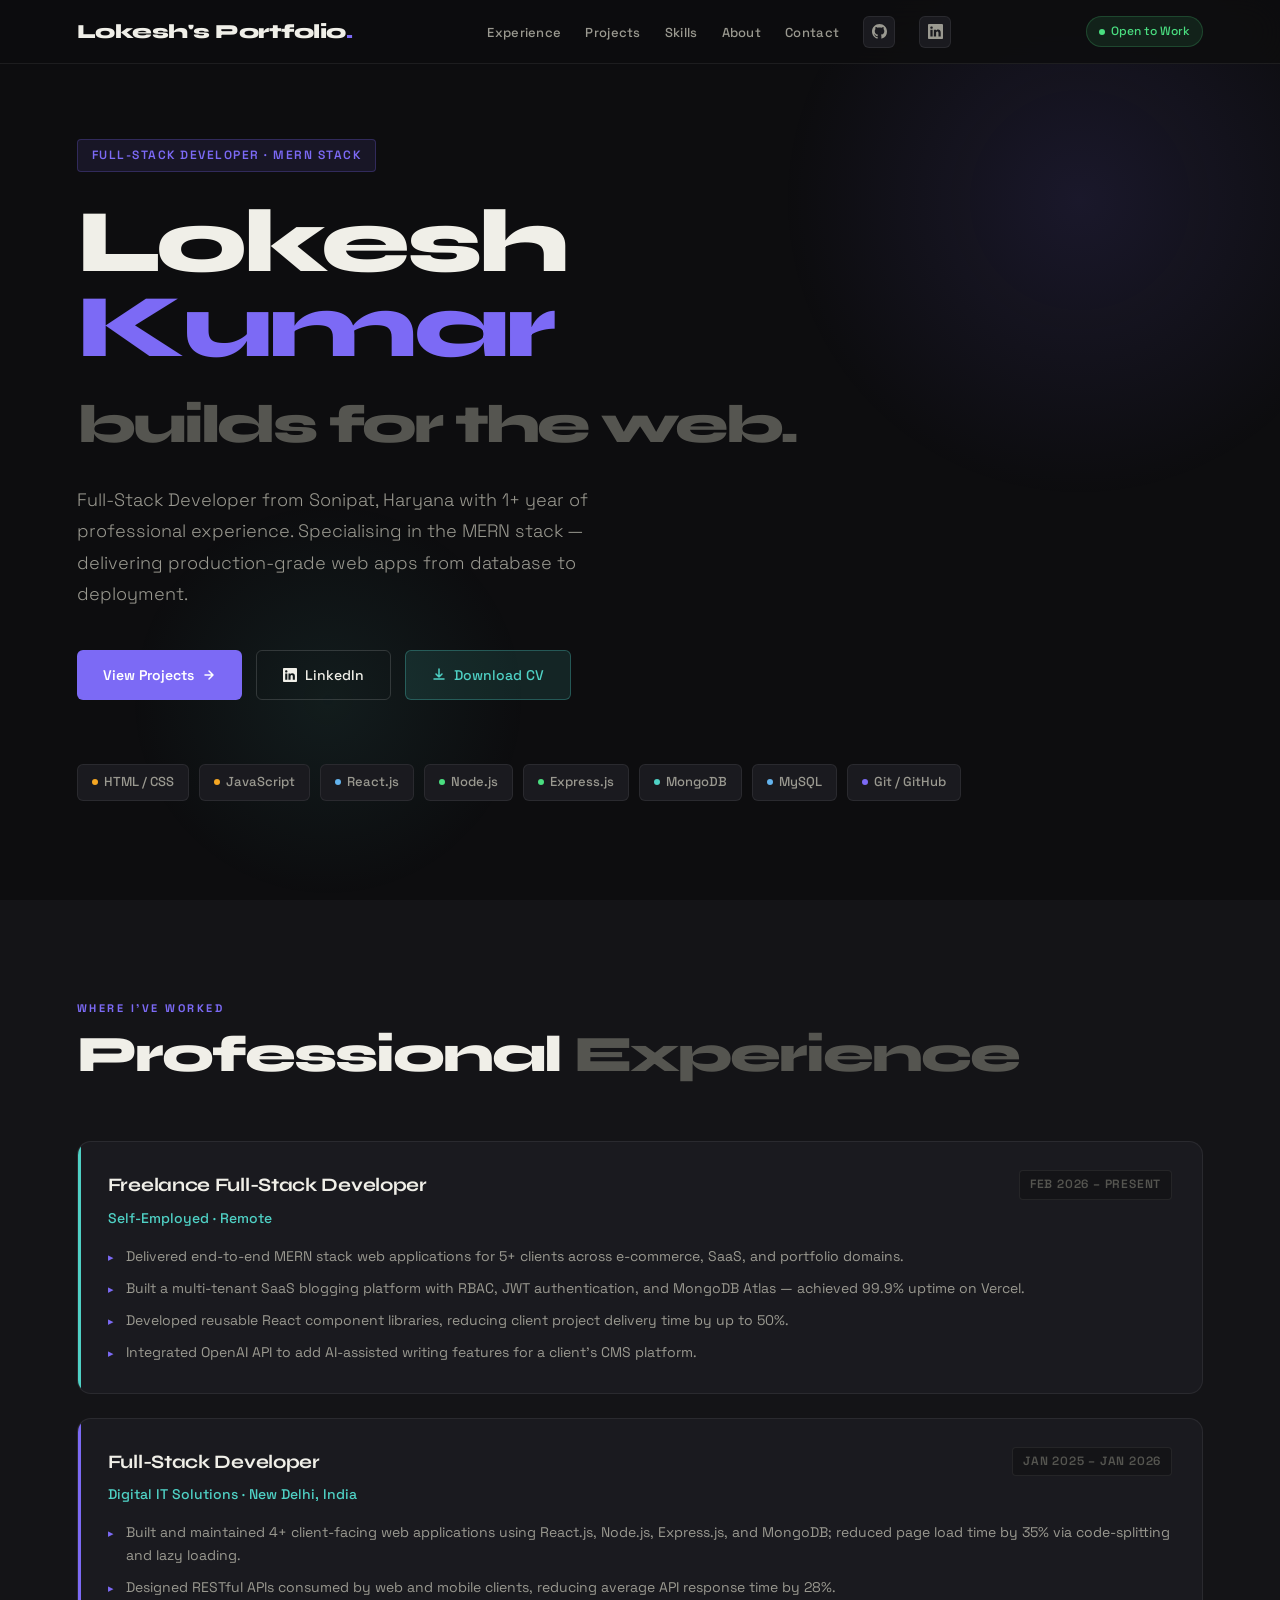
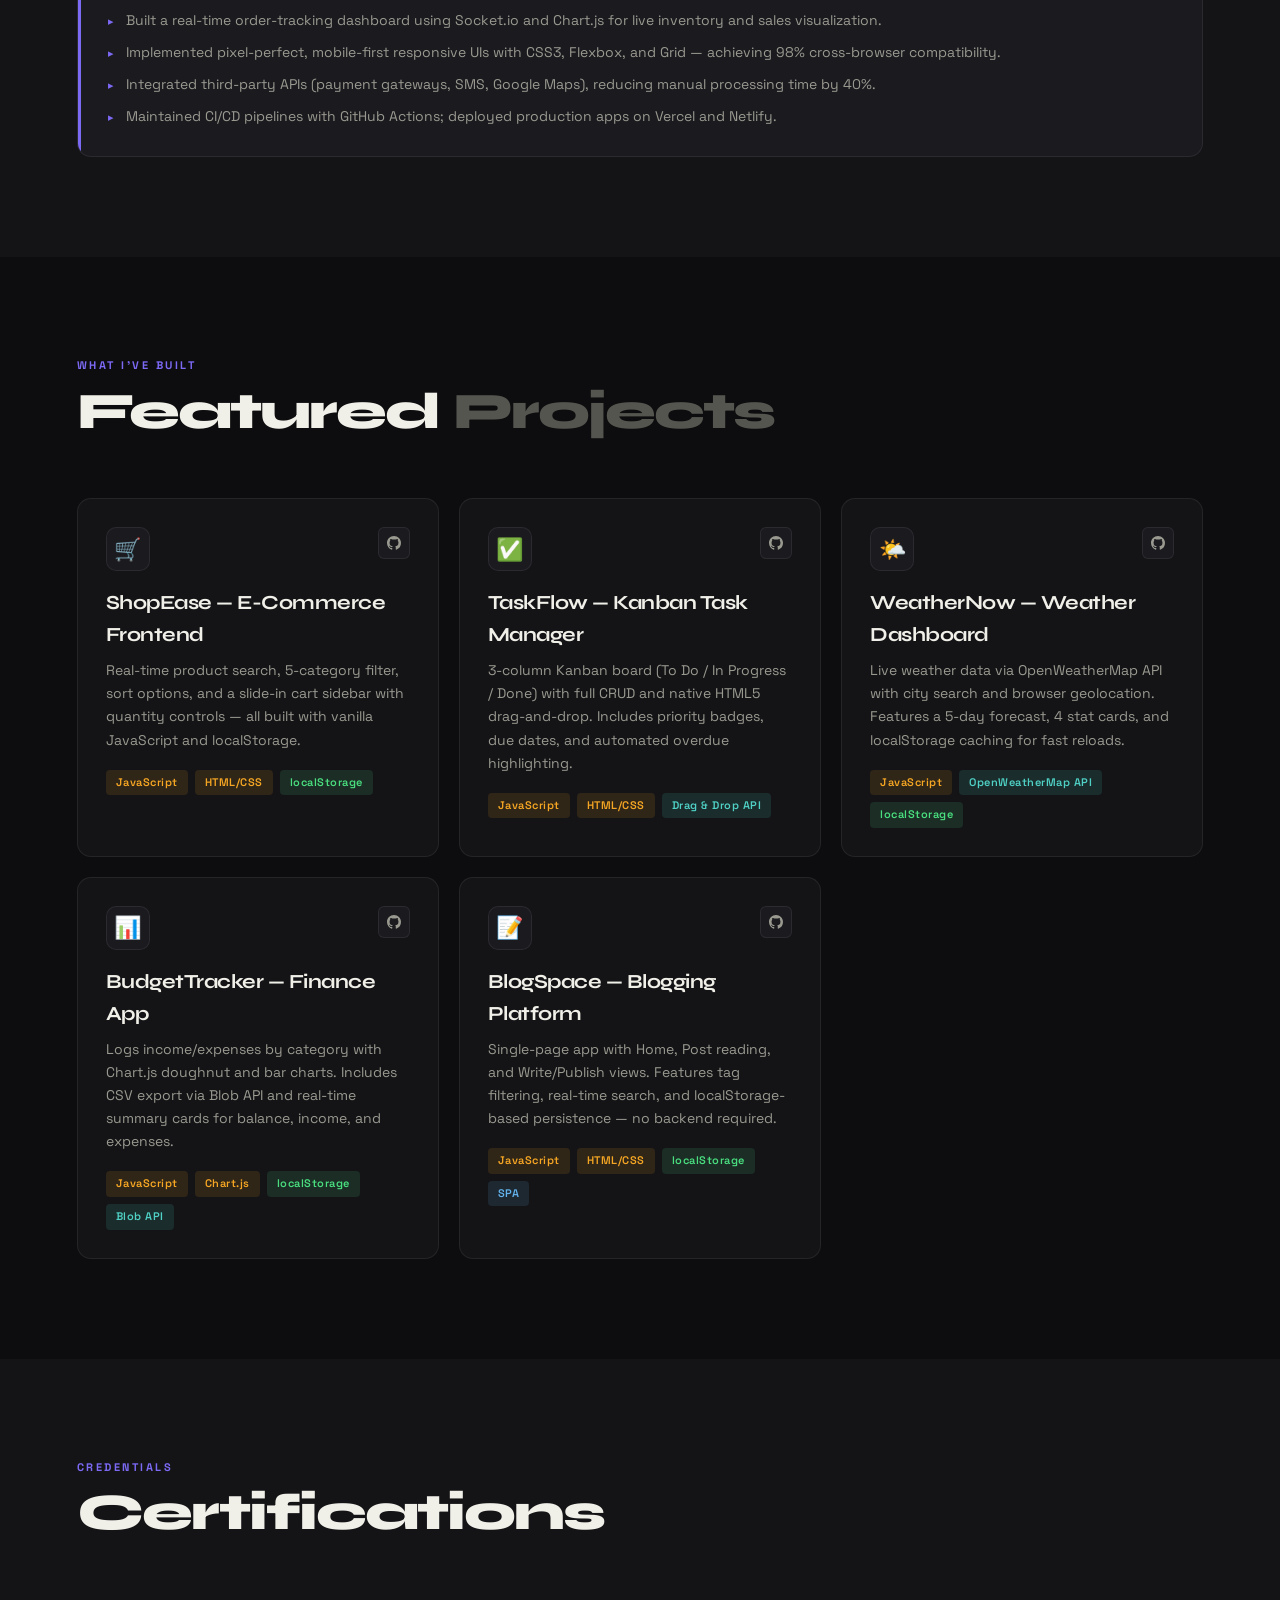
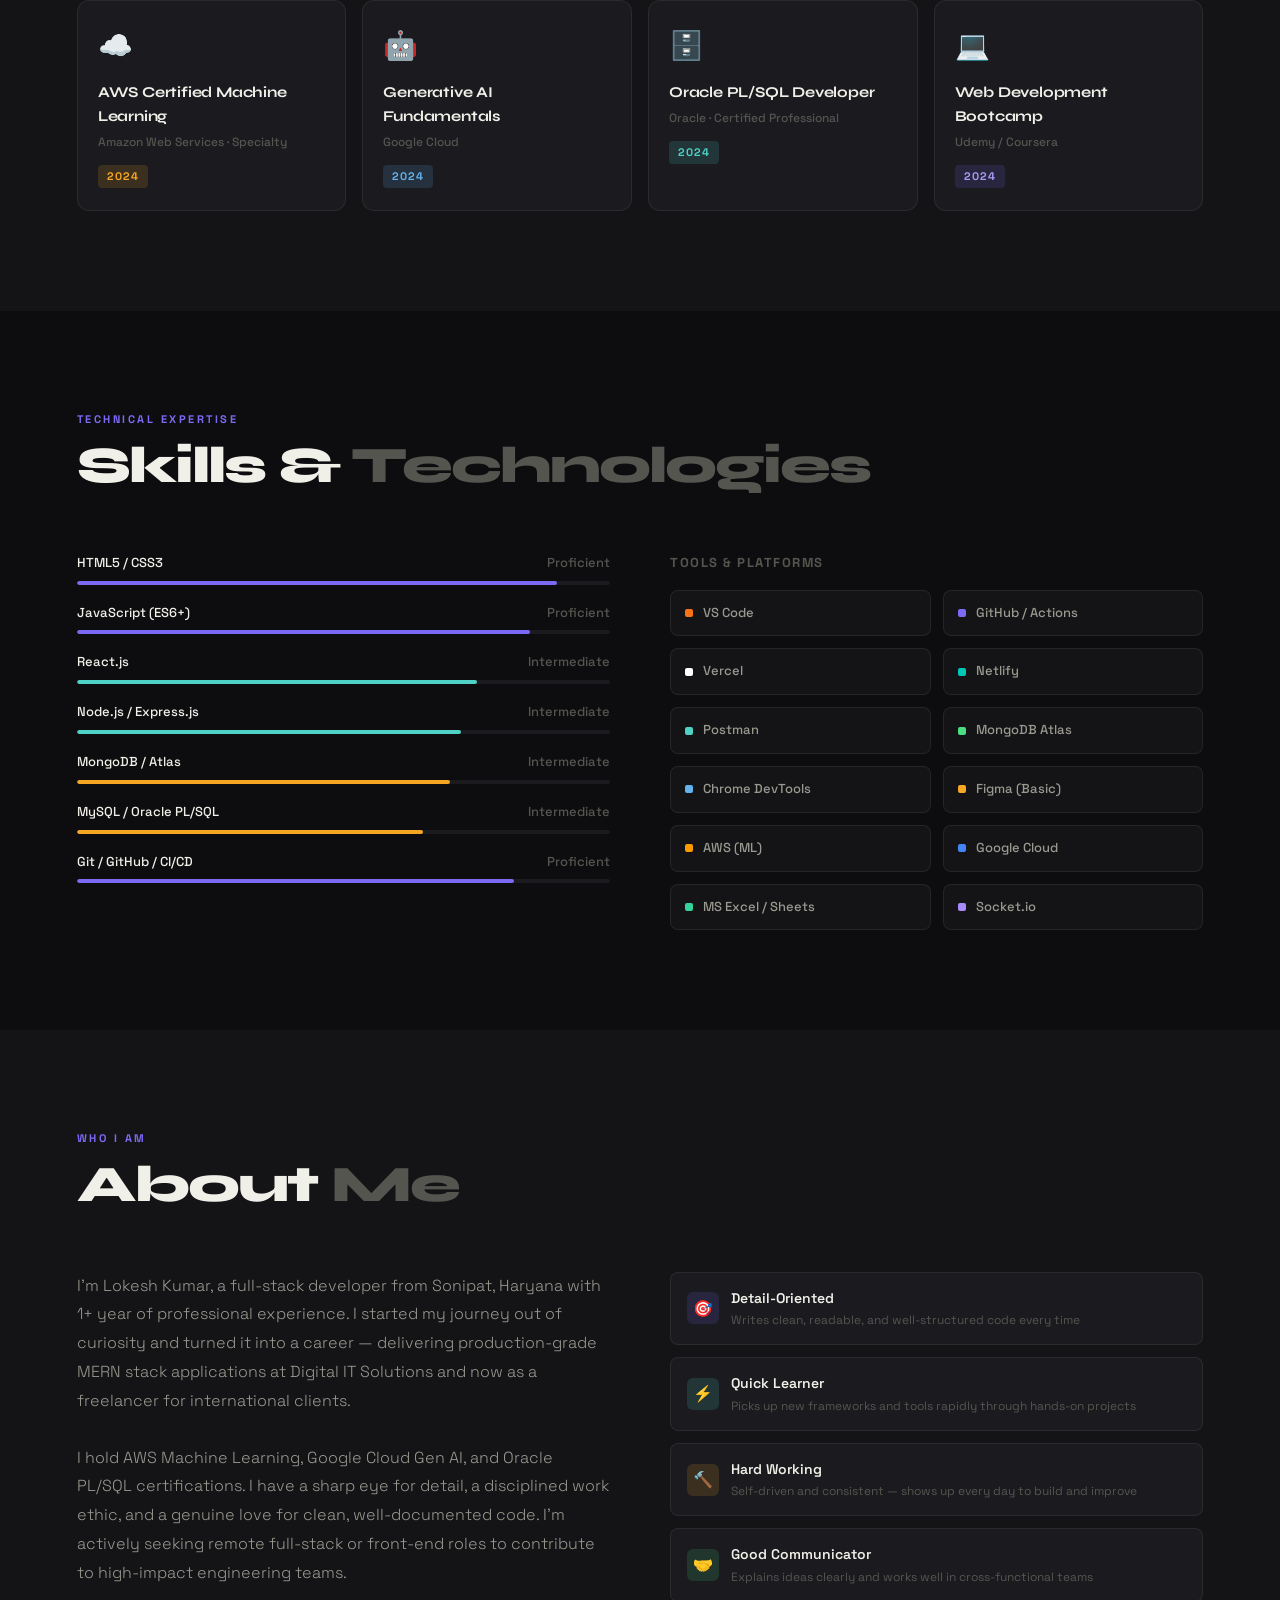
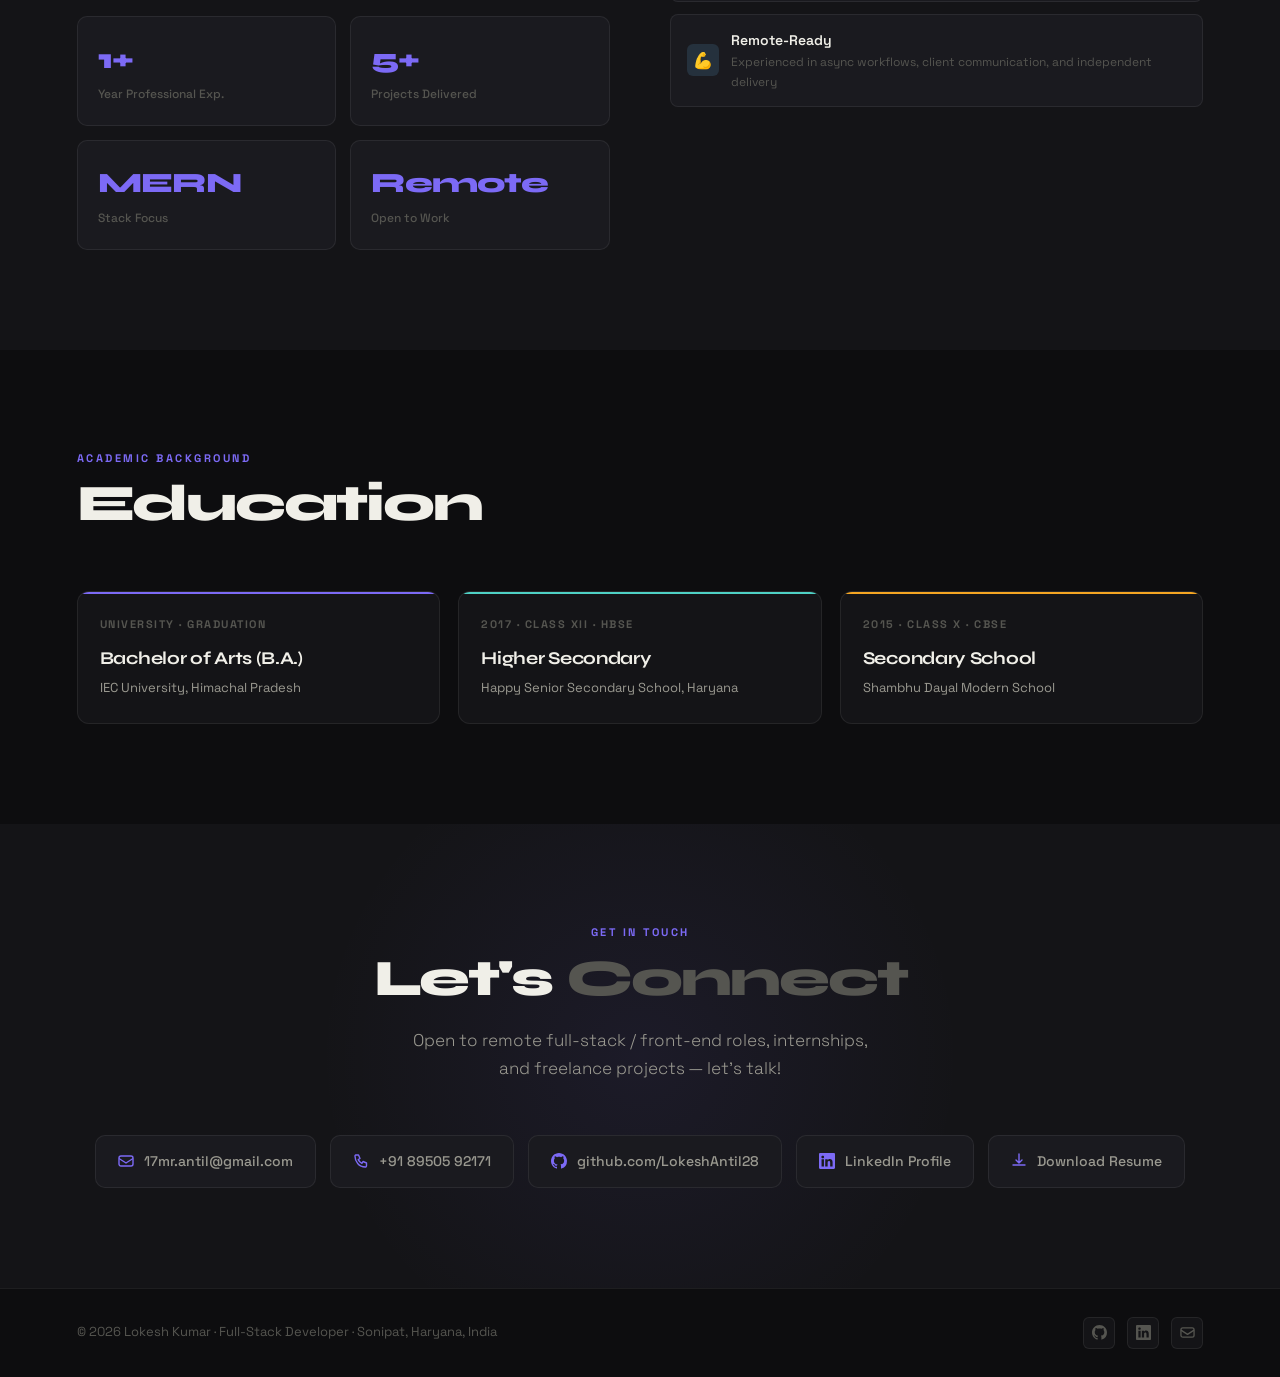
==== commit a12f9006: "index.html" ====
--- a/index.html
+++ b/index.html
@@ -533,11 +533,10 @@
       </div>
       <div class="exp-company">Self-Employed · Remote</div>
       <ul class="exp-bullets">
-        <li>Delivering end-to-end MERN stack web applications for 5+ international clients across e-commerce, SaaS, and portfolio domains via Upwork and direct referrals.</li>
-        <li>Built a multi-tenant SaaS blogging platform with RBAC, JWT authentication, and MongoDB Atlas — deployed on Vercel with 99.9% uptime.</li>
-        <li>Developed custom React component libraries and reusable UI kits, reducing client project delivery time by up to 50%.</li>
-        <li>Integrated OpenAI API to add AI-assisted writing and content suggestion features for a client's CMS platform.</li>
-        <li>Managing project timelines, client communications, and deliverables independently across multiple concurrent engagements.</li>
+        <li>Delivered end-to-end MERN stack web applications for 5+ clients across e-commerce, SaaS, and portfolio domains.</li>
+        <li>Built a multi-tenant SaaS blogging platform with RBAC, JWT authentication, and MongoDB Atlas — achieved 99.9% uptime on Vercel.</li>
+        <li>Developed reusable React component libraries, reducing client project delivery time by up to 50%.</li>
+        <li>Integrated OpenAI API to add AI-assisted writing features for a client's CMS platform.</li>
       </ul>
     </div>
 
@@ -547,14 +546,14 @@
         <div class="exp-role">Full-Stack Developer</div>
         <span class="exp-period">Jan 2025 – Jan 2026</span>
       </div>
-      <div class="exp-company">Digital IT Solutions · Nehru Place, New Delhi, India</div>
+      <div class="exp-company">Digital IT Solutions · New Delhi, India</div>
       <ul class="exp-bullets">
-        <li>Developed and maintained 4+ client-facing web applications using React.js, Node.js, Express.js, and MongoDB, reducing load time by 35% through code-splitting and lazy loading.</li>
-        <li>Designed and integrated RESTful APIs consumed by both web and mobile clients, improving data throughput and reducing API response time by 28%.</li>
-        <li>Built a real-time order-tracking dashboard for an e-commerce client using Socket.io and Chart.js, enabling live inventory and sales visualisation.</li>
-        <li>Integrated third-party APIs (payment gateways, SMS, Google Maps) into client projects, reducing manual processing time by 40%.</li>
-        <li>Maintained CI/CD pipelines using GitHub Actions; deployed production apps on Vercel and Netlify in an Agile/Scrum environment.</li>
-        <li>Authored technical documentation and API guides, improving onboarding time for junior team members.</li>
+        <li>Built and maintained 4+ client-facing web applications using React.js, Node.js, Express.js, and MongoDB; reduced page load time by 35% via code-splitting and lazy loading.</li>
+        <li>Designed RESTful APIs consumed by web and mobile clients, reducing average API response time by 28%.</li>
+        <li>Built a real-time order-tracking dashboard using Socket.io and Chart.js for live inventory and sales visualization.</li>
+        <li>Implemented pixel-perfect, mobile-first responsive UIs with CSS3, Flexbox, and Grid — achieving 98% cross-browser compatibility.</li>
+        <li>Integrated third-party APIs (payment gateways, SMS, Google Maps), reducing manual processing time by 40%.</li>
+        <li>Maintained CI/CD pipelines with GitHub Actions; deployed production apps on Vercel and Netlify.</li>
       </ul>
     </div>
 
@@ -881,7 +880,7 @@
 
 <!-- ───────────────── FOOTER ───────────────── -->
 <footer>
-  <p class="footer-text">© 2025 Lokesh Kumar · Full-Stack Developer · Sonipat, Haryana, India</p>
+  <p class="footer-text">© 2026 Lokesh Kumar · Full-Stack Developer · Sonipat, Haryana, India</p>
   <div class="footer-links">
     <a href="https://github.com/LokeshAntil28" target="_blank" rel="noopener" class="footer-link" title="GitHub">
       <svg viewBox="0 0 16 16" fill="currentColor"><path d="M8 0C3.58 0 0 3.58 0 8c0 3.54 2.29 6.53 5.47 7.59.4.07.55-.17.55-.38 0-.19-.01-.82-.01-1.49-2.01.37-2.53-.49-2.69-.94-.09-.23-.48-.94-.82-1.13-.28-.15-.68-.52-.01-.53.63-.01 1.08.58 1.23.82.72 1.21 1.87.87 2.33.66.07-.52.28-.87.51-1.07-1.78-.2-3.64-.89-3.64-3.95 0-.87.31-1.59.82-2.15-.08-.2-.36-1.02.08-2.12 0 0 .67-.21 2.2.82.64-.18 1.32-.27 2-.27.68 0 1.36.09 2 .27 1.53-1.04 2.2-.82 2.2-.82.44 1.1.16 1.92.08 2.12.51.56.82 1.27.82 2.15 0 3.07-1.87 3.75-3.65 3.95.29.25.54.73.54 1.48 0 1.07-.01 1.93-.01 2.2 0 .21.15.46.55.38A8.013 8.013 0 0016 8c0-4.42-3.58-8-8-8z"/></svg>
